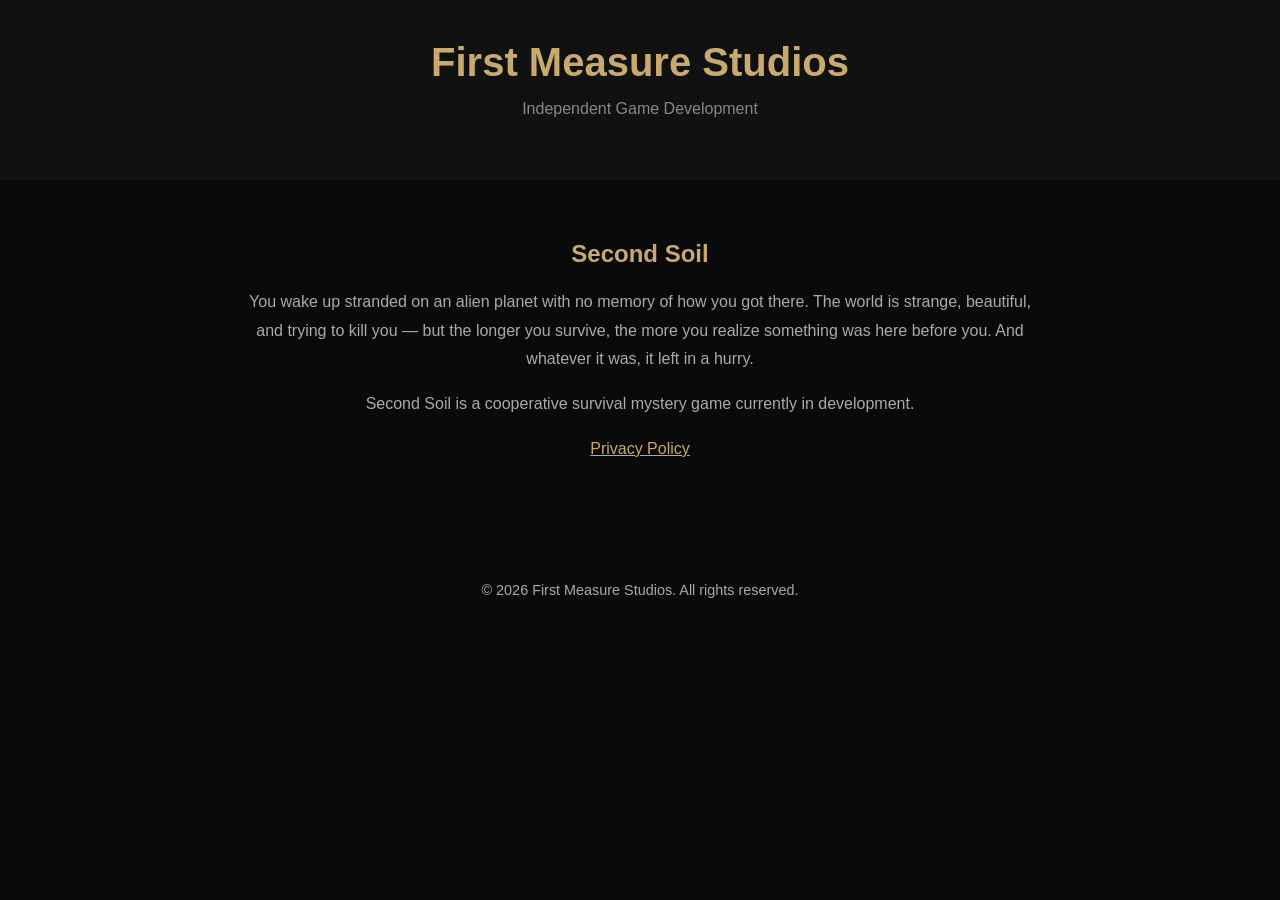
==== index.html @ 0dd93fd1 "Create index.html" ====
<!DOCTYPE html>
<html lang="en">
<head>
    <meta charset="UTF-8">
    <meta name="viewport" content="width=device-width, initial-scale=1.0">
    <title>First Measure Studios</title>
    <style>
        body { font-family: Arial, sans-serif; background: #0a0a0a; color: #e0e0e0; margin: 0; padding: 0; }
        header { background: #111; padding: 40px 20px; text-align: center; }
        h1 { color: #c8a96e; margin: 0; font-size: 2.5em; }
        .subtitle { color: #888; margin-top: 10px; }
        .content { max-width: 800px; margin: 60px auto; padding: 0 20px; text-align: center; }
        h2 { color: #c8a96e; }
        p { line-height: 1.8; color: #aaa; }
        footer { text-align: center; padding: 40px; color: #555; font-size: 0.9em; }
        a { color: #c8a96e; }
    </style>
</head>
<body>
    <header>
        <h1>First Measure Studios</h1>
        <p class="subtitle">Independent Game Development</p>
    </header>
    <div class="content">
        <h2>Second Soil</h2>
        <p>You wake up stranded on an alien planet with no memory of how you got there. The world is strange, beautiful, and trying to kill you — but the longer you survive, the more you realize something was here before you. And whatever it was, it left in a hurry.</p>
        <p>Second Soil is a cooperative survival mystery game currently in development.</p>
        <p><a href="privacy.html">Privacy Policy</a></p>
    </div>
    <footer>
        <p>&copy; 2026 First Measure Studios. All rights reserved.</p>
    </footer>
</body>
</html>
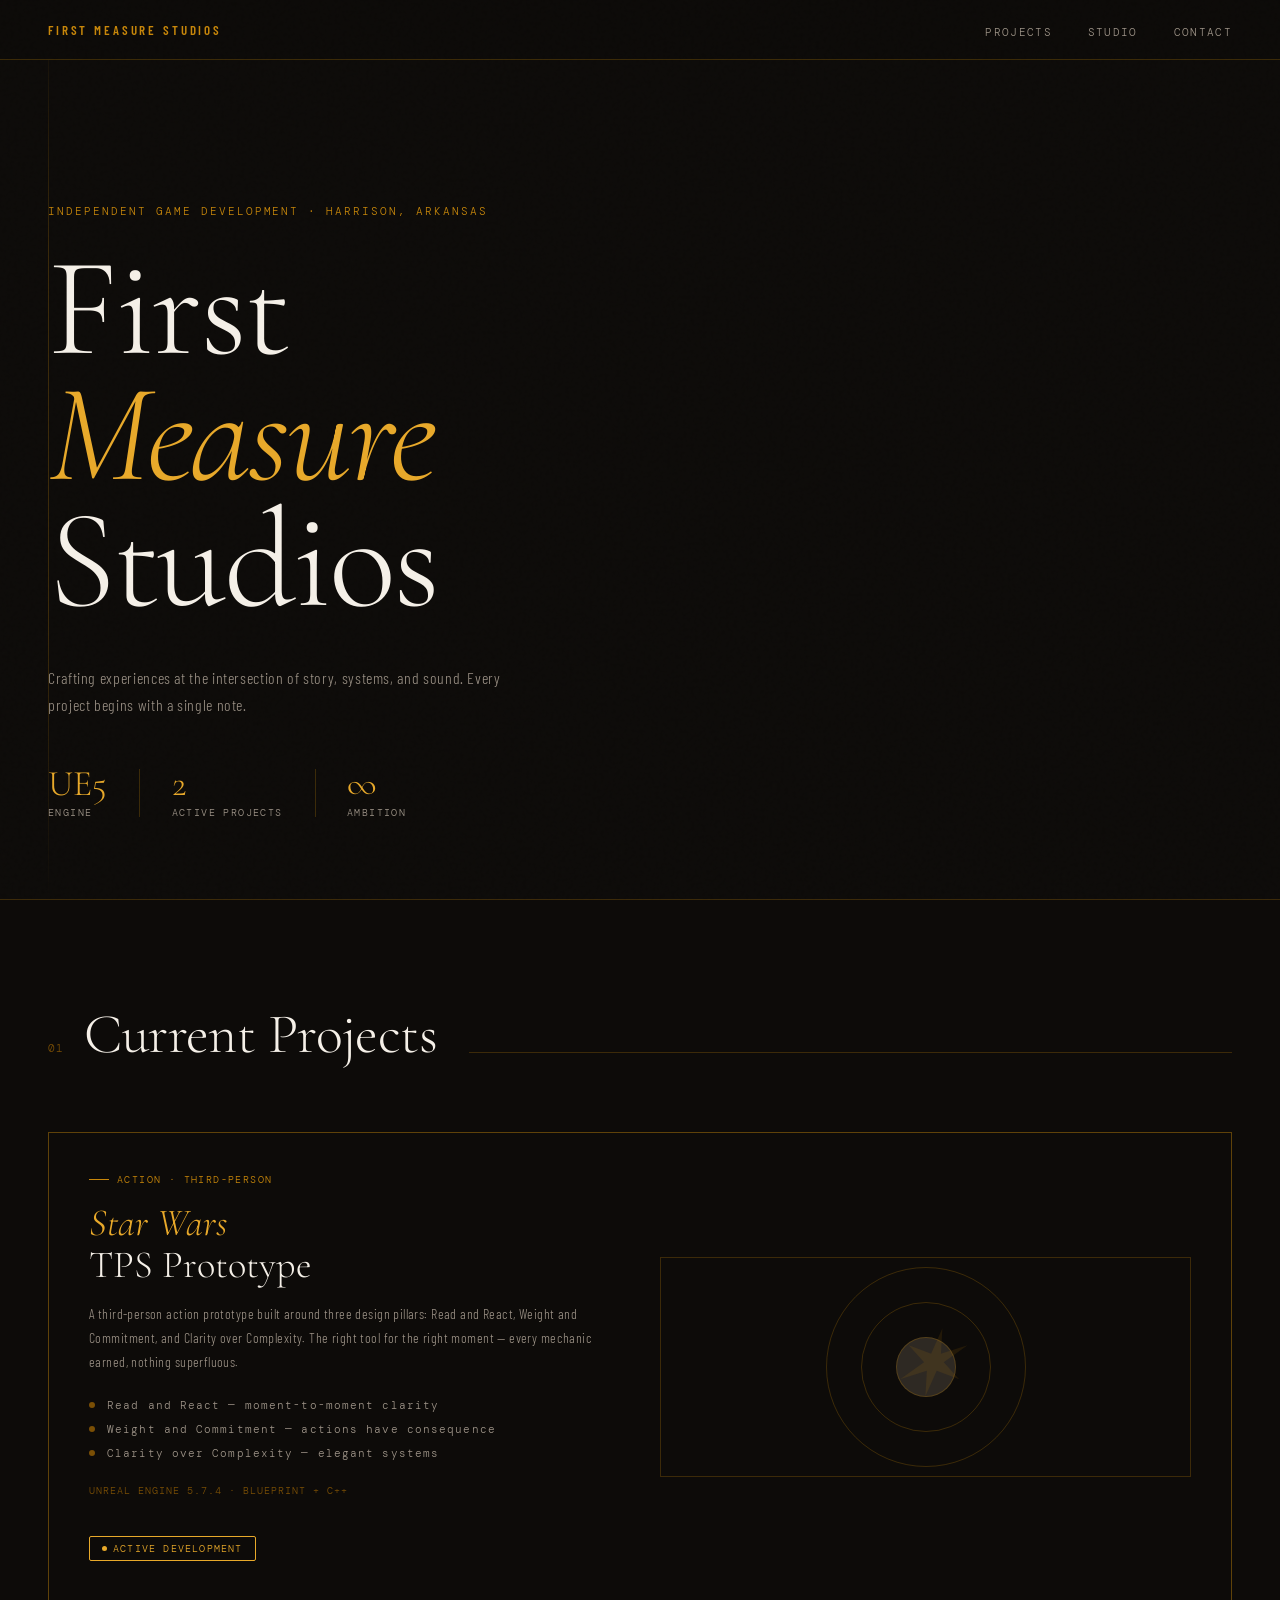
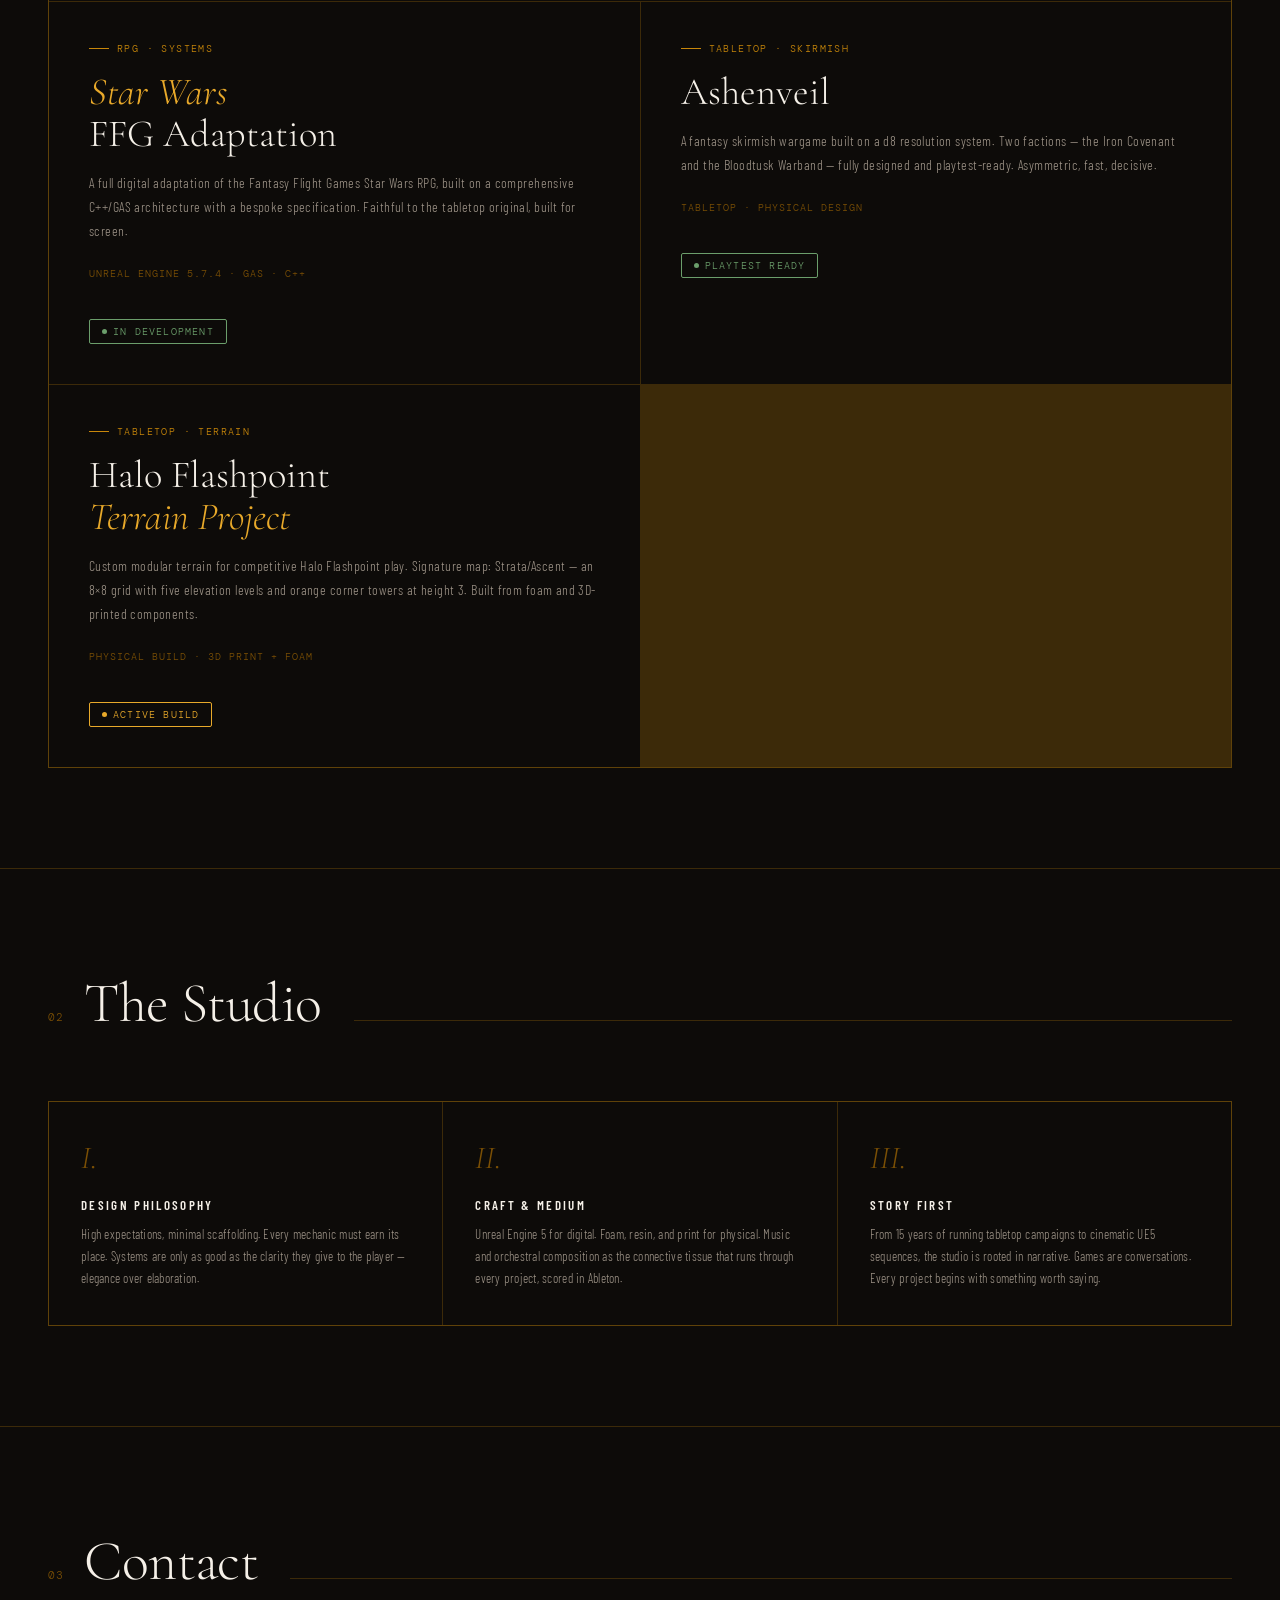
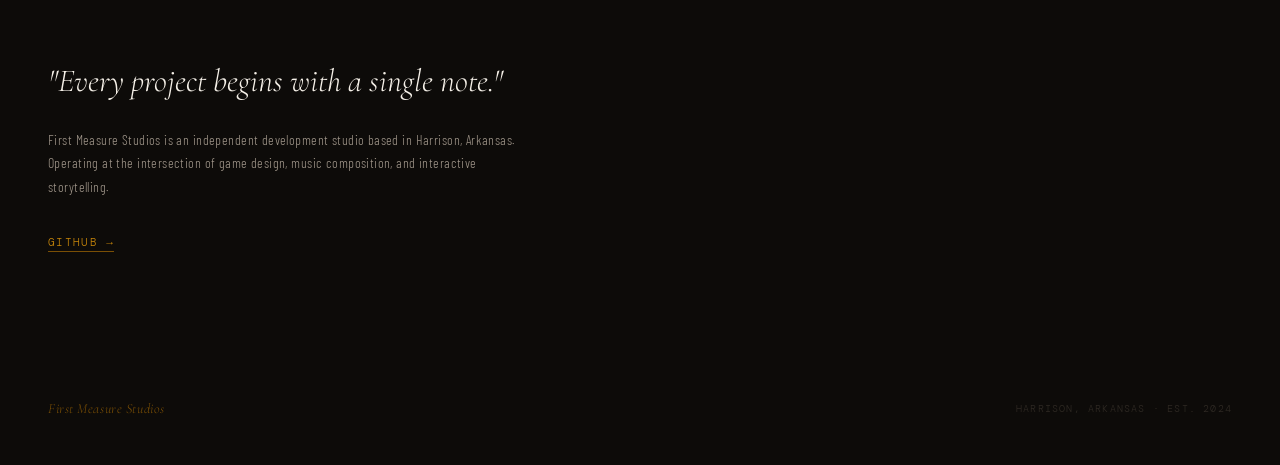
==== commit 327f9151: "Refactor index.html with new structure and styles Updated the HTML structure and styling for First M" ====
--- a/index.html
+++ b/index.html
@@ -1,34 +1,726 @@
 <!DOCTYPE html>
 <html lang="en">
 <head>
-    <meta charset="UTF-8">
-    <meta name="viewport" content="width=device-width, initial-scale=1.0">
-    <title>First Measure Studios</title>
-    <style>
-        body { font-family: Arial, sans-serif; background: #0a0a0a; color: #e0e0e0; margin: 0; padding: 0; }
-        header { background: #111; padding: 40px 20px; text-align: center; }
-        h1 { color: #c8a96e; margin: 0; font-size: 2.5em; }
-        .subtitle { color: #888; margin-top: 10px; }
-        .content { max-width: 800px; margin: 60px auto; padding: 0 20px; text-align: center; }
-        h2 { color: #c8a96e; }
-        p { line-height: 1.8; color: #aaa; }
-        footer { text-align: center; padding: 40px; color: #555; font-size: 0.9em; }
-        a { color: #c8a96e; }
-    </style>
+  <meta charset="UTF-8">
+  <meta name="viewport" content="width=device-width, initial-scale=1.0">
+  <meta name="description" content="First Measure Studios — Independent game development studio based in Harrison, Arkansas. Crafting experiences at the intersection of story, systems, and sound.">
+  <title>First Measure Studios</title>
+  <link rel="preconnect" href="https://fonts.googleapis.com">
+  <link rel="preconnect" href="https://fonts.gstatic.com" crossorigin>
+  <link href="https://fonts.googleapis.com/css2?family=Cormorant+Garamond:ital,wght@0,300;0,400;0,600;1,300;1,400&family=DM+Mono:wght@300;400;500&family=Barlow+Condensed:wght@300;400;500;600;700&display=swap" rel="stylesheet">
+  <style>
+    *, *::before, *::after { box-sizing: border-box; margin: 0; padding: 0; }
+
+    :root {
+      --ink: #0d0b09;
+      --paper: #f5f0e8;
+      --amber: #c8870a;
+      --amber-light: #e8a92a;
+      --amber-dim: #7a4f05;
+      --smoke: #1a1612;
+      --ash: #2e2923;
+      --mist: #9e9488;
+      --rule: rgba(200,135,10,0.25);
+      --serif: 'Cormorant Garamond', Georgia, serif;
+      --mono: 'DM Mono', monospace;
+      --cond: 'Barlow Condensed', sans-serif;
+    }
+
+    html { scroll-behavior: smooth; }
+
+    body {
+      background: var(--ink);
+      color: var(--paper);
+      font-family: var(--cond);
+      font-weight: 300;
+      min-height: 100vh;
+      overflow-x: hidden;
+    }
+
+    /* GRAIN OVERLAY */
+    body::before {
+      content: '';
+      position: fixed;
+      inset: 0;
+      background-image: url("data:image/svg+xml,%3Csvg viewBox='0 0 256 256' xmlns='http://www.w3.org/2000/svg'%3E%3Cfilter id='noise'%3E%3CfeTurbulence type='fractalNoise' baseFrequency='0.9' numOctaves='4' stitchTiles='stitch'/%3E%3C/filter%3E%3Crect width='100%25' height='100%25' filter='url(%23noise)' opacity='0.04'/%3E%3C/svg%3E");
+      opacity: 0.4;
+      pointer-events: none;
+      z-index: 999;
+    }
+
+    /* ===================== NAV ===================== */
+    nav {
+      position: fixed;
+      top: 0; left: 0; right: 0;
+      z-index: 100;
+      display: flex;
+      align-items: center;
+      justify-content: space-between;
+      padding: 20px 48px;
+      border-bottom: 0.5px solid var(--rule);
+      background: rgba(13,11,9,0.88);
+      backdrop-filter: blur(14px);
+      -webkit-backdrop-filter: blur(14px);
+    }
+
+    .nav-wordmark {
+      font-family: var(--cond);
+      font-weight: 600;
+      font-size: 13px;
+      letter-spacing: 0.22em;
+      text-transform: uppercase;
+      color: var(--amber);
+      text-decoration: none;
+    }
+
+    .nav-links {
+      display: flex;
+      gap: 36px;
+      list-style: none;
+    }
+
+    .nav-links a {
+      font-family: var(--mono);
+      font-size: 11px;
+      letter-spacing: 0.12em;
+      color: var(--mist);
+      text-decoration: none;
+      text-transform: uppercase;
+      transition: color 0.2s;
+    }
+
+    .nav-links a:hover { color: var(--amber-light); }
+
+    /* ===================== HERO ===================== */
+    .hero {
+      min-height: 100vh;
+      display: flex;
+      flex-direction: column;
+      justify-content: flex-end;
+      padding: 0 48px 80px;
+      position: relative;
+      border-bottom: 0.5px solid var(--rule);
+    }
+
+    .hero-bg-line {
+      position: absolute;
+      left: 48px; top: 0; bottom: 0;
+      width: 0.5px;
+      background: linear-gradient(to bottom, transparent 0%, var(--rule) 30%, var(--rule) 70%, transparent 100%);
+    }
+
+    .hero-bg-line-r {
+      position: absolute;
+      right: 48px; top: 0; bottom: 0;
+      width: 0.5px;
+      background: linear-gradient(to bottom, transparent 0%, var(--rule) 30%, var(--rule) 70%, transparent 100%);
+    }
+
+    .hero-eyebrow {
+      font-family: var(--mono);
+      font-size: 11px;
+      letter-spacing: 0.18em;
+      color: var(--amber);
+      text-transform: uppercase;
+      margin-bottom: 28px;
+      animation: fadeInUp 0.8s ease 0.2s both;
+    }
+
+    .hero-title {
+      font-family: var(--serif);
+      font-size: clamp(72px, 11vw, 140px);
+      font-weight: 300;
+      line-height: 0.9;
+      letter-spacing: -0.02em;
+      margin-bottom: 40px;
+      animation: fadeInUp 0.8s ease 0.4s both;
+    }
+
+    .hero-title em {
+      font-style: italic;
+      color: var(--amber-light);
+    }
+
+    .hero-sub {
+      max-width: 480px;
+      font-size: 16px;
+      font-weight: 300;
+      letter-spacing: 0.04em;
+      color: var(--mist);
+      line-height: 1.7;
+      margin-bottom: 48px;
+      animation: fadeInUp 0.8s ease 0.6s both;
+    }
+
+    .hero-meta {
+      display: flex;
+      align-items: center;
+      gap: 32px;
+      animation: fadeInUp 0.8s ease 0.8s both;
+    }
+
+    .hero-stat {
+      display: flex;
+      flex-direction: column;
+      gap: 4px;
+    }
+
+    .stat-num {
+      font-family: var(--serif);
+      font-size: 36px;
+      font-weight: 300;
+      color: var(--amber-light);
+      line-height: 1;
+    }
+
+    .stat-label {
+      font-family: var(--mono);
+      font-size: 10px;
+      letter-spacing: 0.14em;
+      color: var(--mist);
+      text-transform: uppercase;
+    }
+
+    .stat-divider {
+      width: 0.5px;
+      height: 48px;
+      background: var(--rule);
+    }
+
+    /* ===================== SECTIONS ===================== */
+    section {
+      padding: 100px 48px;
+      border-bottom: 0.5px solid var(--rule);
+    }
+
+    .section-header {
+      display: flex;
+      align-items: baseline;
+      gap: 20px;
+      margin-bottom: 64px;
+    }
+
+    .section-num {
+      font-family: var(--mono);
+      font-size: 11px;
+      color: var(--amber-dim);
+      letter-spacing: 0.1em;
+    }
+
+    .section-title {
+      font-family: var(--serif);
+      font-size: clamp(32px, 5vw, 56px);
+      font-weight: 300;
+      letter-spacing: -0.01em;
+    }
+
+    .section-rule {
+      flex: 1;
+      height: 0.5px;
+      background: var(--rule);
+      margin-left: 12px;
+    }
+
+    /* ===================== PROJECTS ===================== */
+    .projects-grid {
+      display: grid;
+      grid-template-columns: 1fr 1fr;
+      gap: 1px;
+      background: var(--rule);
+      border: 0.5px solid var(--rule);
+    }
+
+    .project-card {
+      background: var(--ink);
+      padding: 40px;
+      position: relative;
+      overflow: hidden;
+      transition: background 0.3s;
+    }
+
+    .project-card:hover { background: var(--ash); }
+
+    .project-card.featured {
+      grid-column: span 2;
+      display: grid;
+      grid-template-columns: 1fr 1fr;
+      gap: 40px;
+      align-items: center;
+    }
+
+    .project-tag {
+      font-family: var(--mono);
+      font-size: 10px;
+      letter-spacing: 0.14em;
+      color: var(--amber);
+      text-transform: uppercase;
+      margin-bottom: 16px;
+      display: flex;
+      align-items: center;
+      gap: 8px;
+    }
+
+    .project-tag::before {
+      content: '';
+      width: 20px;
+      height: 0.5px;
+      background: var(--amber);
+      display: inline-block;
+    }
+
+    .project-name {
+      font-family: var(--serif);
+      font-size: clamp(24px, 3vw, 40px);
+      font-weight: 300;
+      line-height: 1.1;
+      margin-bottom: 16px;
+    }
+
+    .project-name em {
+      font-style: italic;
+      color: var(--amber-light);
+    }
+
+    .project-desc {
+      font-size: 14px;
+      font-weight: 300;
+      color: var(--mist);
+      line-height: 1.7;
+      letter-spacing: 0.03em;
+      margin-bottom: 24px;
+    }
+
+    .project-pillars {
+      display: flex;
+      flex-direction: column;
+      gap: 10px;
+      margin-bottom: 24px;
+    }
+
+    .pillar {
+      display: flex;
+      align-items: center;
+      gap: 12px;
+      font-family: var(--mono);
+      font-size: 11px;
+      letter-spacing: 0.1em;
+      color: var(--mist);
+    }
+
+    .pillar-dot {
+      width: 6px;
+      height: 6px;
+      border-radius: 50%;
+      background: var(--amber-dim);
+      flex-shrink: 0;
+    }
+
+    .project-engine-badge {
+      font-family: var(--mono);
+      font-size: 10px;
+      color: var(--amber-dim);
+      letter-spacing: 0.1em;
+      margin-top: 16px;
+      display: block;
+      text-transform: uppercase;
+    }
+
+    .project-status {
+      display: inline-flex;
+      align-items: center;
+      gap: 6px;
+      font-family: var(--mono);
+      font-size: 10px;
+      letter-spacing: 0.12em;
+      text-transform: uppercase;
+      padding: 5px 12px;
+      border: 0.5px solid currentColor;
+      border-radius: 2px;
+      margin-top: 20px;
+    }
+
+    .status-active { color: var(--amber-light); }
+    .status-dev { color: #6b9e6b; }
+    .status-concept { color: var(--mist); }
+
+    .status-dot {
+      width: 5px;
+      height: 5px;
+      border-radius: 50%;
+      background: currentColor;
+      animation: pulse 2s ease-in-out infinite;
+    }
+
+    /* GLYPH */
+    .project-glyph {
+      display: flex;
+      align-items: center;
+      justify-content: center;
+      height: 220px;
+      border: 0.5px solid var(--rule);
+      position: relative;
+      overflow: hidden;
+    }
+
+    .glyph-circle {
+      position: absolute;
+      border-radius: 50%;
+      border: 0.5px solid var(--rule);
+    }
+
+    .glyph-star {
+      position: absolute;
+      font-family: var(--serif);
+      font-size: 90px;
+      font-weight: 300;
+      font-style: italic;
+      color: rgba(200,135,10,0.12);
+      line-height: 1;
+      user-select: none;
+    }
+
+    /* ===================== STUDIO ===================== */
+    .studio-grid {
+      display: grid;
+      grid-template-columns: 1fr 1fr 1fr;
+      gap: 1px;
+      background: var(--rule);
+      border: 0.5px solid var(--rule);
+    }
+
+    .studio-cell {
+      background: var(--ink);
+      padding: 36px 32px;
+      transition: background 0.3s;
+    }
+
+    .studio-cell:hover { background: var(--ash); }
+
+    .cell-icon {
+      font-family: var(--serif);
+      font-size: 32px;
+      font-style: italic;
+      color: var(--amber-dim);
+      margin-bottom: 20px;
+      display: block;
+    }
+
+    .cell-title {
+      font-family: var(--cond);
+      font-size: 13px;
+      font-weight: 600;
+      letter-spacing: 0.18em;
+      text-transform: uppercase;
+      margin-bottom: 10px;
+      color: var(--paper);
+    }
+
+    .cell-body {
+      font-size: 13px;
+      font-weight: 300;
+      color: var(--mist);
+      line-height: 1.7;
+      letter-spacing: 0.02em;
+    }
+
+    /* ===================== CONTACT ===================== */
+    .contact-quote {
+      font-family: var(--serif);
+      font-size: clamp(22px, 3vw, 32px);
+      font-weight: 300;
+      font-style: italic;
+      color: var(--paper);
+      line-height: 1.4;
+      margin-bottom: 24px;
+      max-width: 540px;
+    }
+
+    .contact-body {
+      font-size: 14px;
+      font-weight: 300;
+      color: var(--mist);
+      line-height: 1.7;
+      letter-spacing: 0.03em;
+      max-width: 480px;
+      margin-bottom: 36px;
+    }
+
+    .contact-links {
+      display: flex;
+      gap: 20px;
+      flex-wrap: wrap;
+      align-items: center;
+    }
+
+    .contact-link {
+      font-family: var(--mono);
+      font-size: 11px;
+      letter-spacing: 0.12em;
+      color: var(--amber);
+      text-transform: uppercase;
+      text-decoration: none;
+      border-bottom: 0.5px solid var(--amber-dim);
+      padding-bottom: 2px;
+      transition: color 0.2s, border-color 0.2s;
+    }
+
+    .contact-link:hover {
+      color: var(--amber-light);
+      border-color: var(--amber-light);
+    }
+
+    /* ===================== FOOTER ===================== */
+    footer {
+      padding: 48px;
+      display: flex;
+      align-items: center;
+      justify-content: space-between;
+      flex-wrap: wrap;
+      gap: 16px;
+    }
+
+    .footer-word {
+      font-family: var(--serif);
+      font-size: 14px;
+      font-style: italic;
+      color: var(--amber-dim);
+      letter-spacing: 0.04em;
+    }
+
+    .footer-meta {
+      font-family: var(--mono);
+      font-size: 10px;
+      letter-spacing: 0.12em;
+      color: var(--ash);
+      text-transform: uppercase;
+    }
+
+    /* ===================== ANIMATIONS ===================== */
+    @keyframes fadeInUp {
+      from { opacity: 0; transform: translateY(32px); }
+      to   { opacity: 1; transform: translateY(0); }
+    }
+
+    @keyframes pulse {
+      0%, 100% { opacity: 1; }
+      50%       { opacity: 0.3; }
+    }
+
+    .fade-up {
+      opacity: 0;
+      transform: translateY(24px);
+      transition: opacity 0.7s ease, transform 0.7s ease;
+    }
+
+    .fade-up.visible {
+      opacity: 1;
+      transform: translateY(0);
+    }
+
+    .delay-1 { transition-delay: 0.12s; }
+    .delay-2 { transition-delay: 0.24s; }
+    .delay-3 { transition-delay: 0.36s; }
+
+    /* ===================== RESPONSIVE ===================== */
+    @media (max-width: 768px) {
+      nav { padding: 16px 24px; }
+      .nav-links { gap: 20px; }
+
+      .hero { padding: 0 24px 64px; }
+      .hero-bg-line, .hero-bg-line-r { display: none; }
+
+      section { padding: 72px 24px; }
+
+      .projects-grid {
+        grid-template-columns: 1fr;
+      }
+
+      .project-card.featured {
+        grid-column: span 1;
+        grid-template-columns: 1fr;
+      }
+
+      .studio-grid {
+        grid-template-columns: 1fr;
+      }
+
+      footer { padding: 36px 24px; }
+    }
+  </style>
 </head>
 <body>
-    <header>
-        <h1>First Measure Studios</h1>
-        <p class="subtitle">Independent Game Development</p>
-    </header>
-    <div class="content">
-        <h2>Second Soil</h2>
-        <p>You wake up stranded on an alien planet with no memory of how you got there. The world is strange, beautiful, and trying to kill you — but the longer you survive, the more you realize something was here before you. And whatever it was, it left in a hurry.</p>
-        <p>Second Soil is a cooperative survival mystery game currently in development.</p>
-        <p><a href="privacy.html">Privacy Policy</a></p>
+
+  <!-- NAV -->
+  <nav>
+    <a href="#" class="nav-wordmark">First Measure Studios</a>
+    <ul class="nav-links">
+      <li><a href="#projects">Projects</a></li>
+      <li><a href="#studio">Studio</a></li>
+      <li><a href="#contact">Contact</a></li>
+    </ul>
+  </nav>
+
+  <!-- HERO -->
+  <div class="hero">
+    <div class="hero-bg-line"></div>
+    <div class="hero-bg-line-r"></div>
+    <p class="hero-eyebrow">Independent Game Development &middot; Harrison, Arkansas</p>
+    <h1 class="hero-title">First<br><em>Measure</em><br>Studios</h1>
+    <p class="hero-sub">Crafting experiences at the intersection of story, systems, and sound. Every project begins with a single note.</p>
+    <div class="hero-meta">
+      <div class="hero-stat">
+        <span class="stat-num">UE5</span>
+        <span class="stat-label">Engine</span>
+      </div>
+      <div class="stat-divider"></div>
+      <div class="hero-stat">
+        <span class="stat-num">2</span>
+        <span class="stat-label">Active Projects</span>
+      </div>
+      <div class="stat-divider"></div>
+      <div class="hero-stat">
+        <span class="stat-num">&infin;</span>
+        <span class="stat-label">Ambition</span>
+      </div>
     </div>
-    <footer>
-        <p>&copy; 2026 First Measure Studios. All rights reserved.</p>
-    </footer>
+  </div>
+
+  <!-- PROJECTS -->
+  <section id="projects">
+    <div class="section-header">
+      <span class="section-num">01</span>
+      <h2 class="section-title">Current Projects</h2>
+      <div class="section-rule"></div>
+    </div>
+
+    <div class="projects-grid">
+
+      <!-- FEATURED: Star Wars TPS -->
+      <div class="project-card featured fade-up">
+        <div>
+          <p class="project-tag">Action &middot; Third-Person</p>
+          <h3 class="project-name"><em>Star Wars</em><br>TPS Prototype</h3>
+          <p class="project-desc">A third-person action prototype built around three design pillars: Read and React, Weight and Commitment, and Clarity over Complexity. The right tool for the right moment — every mechanic earned, nothing superfluous.</p>
+          <div class="project-pillars">
+            <div class="pillar"><span class="pillar-dot"></span>Read and React &mdash; moment-to-moment clarity</div>
+            <div class="pillar"><span class="pillar-dot"></span>Weight and Commitment &mdash; actions have consequence</div>
+            <div class="pillar"><span class="pillar-dot"></span>Clarity over Complexity &mdash; elegant systems</div>
+          </div>
+          <span class="project-engine-badge">Unreal Engine 5.7.4 &middot; Blueprint + C++</span>
+          <br>
+          <span class="project-status status-active">
+            <span class="status-dot"></span>
+            Active Development
+          </span>
+        </div>
+        <div class="project-glyph">
+          <div class="glyph-circle" style="width:200px;height:200px;"></div>
+          <div class="glyph-circle" style="width:130px;height:130px;"></div>
+          <div class="glyph-circle" style="width:60px;height:60px;background:var(--ash);"></div>
+          <span class="glyph-star">&#x2736;</span>
+        </div>
+      </div>
+
+      <!-- FFG RPG -->
+      <div class="project-card fade-up delay-1">
+        <p class="project-tag">RPG &middot; Systems</p>
+        <h3 class="project-name"><em>Star Wars</em><br>FFG Adaptation</h3>
+        <p class="project-desc">A full digital adaptation of the Fantasy Flight Games Star Wars RPG, built on a comprehensive C++/GAS architecture with a bespoke specification. Faithful to the tabletop original, built for screen.</p>
+        <span class="project-engine-badge">Unreal Engine 5.7.4 &middot; GAS &middot; C++</span>
+        <br>
+        <span class="project-status status-dev">
+          <span class="status-dot"></span>
+          In Development
+        </span>
+      </div>
+
+      <!-- Ashenveil -->
+      <div class="project-card fade-up delay-2">
+        <p class="project-tag">Tabletop &middot; Skirmish</p>
+        <h3 class="project-name">Ashenveil</h3>
+        <p class="project-desc">A fantasy skirmish wargame built on a d8 resolution system. Two factions &mdash; the Iron Covenant and the Bloodtusk Warband &mdash; fully designed and playtest-ready. Asymmetric, fast, decisive.</p>
+        <span class="project-engine-badge">Tabletop &middot; Physical Design</span>
+        <br>
+        <span class="project-status status-dev">
+          <span class="status-dot"></span>
+          Playtest Ready
+        </span>
+      </div>
+
+      <!-- Halo Flashpoint Terrain -->
+      <div class="project-card fade-up delay-1">
+        <p class="project-tag">Tabletop &middot; Terrain</p>
+        <h3 class="project-name">Halo Flashpoint<br><em>Terrain Project</em></h3>
+        <p class="project-desc">Custom modular terrain for competitive Halo Flashpoint play. Signature map: Strata/Ascent &mdash; an 8&times;8 grid with five elevation levels and orange corner towers at height 3. Built from foam and 3D-printed components.</p>
+        <span class="project-engine-badge">Physical Build &middot; 3D Print + Foam</span>
+        <br>
+        <span class="project-status status-active">
+          <span class="status-dot"></span>
+          Active Build
+        </span>
+      </div>
+
+    </div>
+  </section>
+
+  <!-- STUDIO -->
+  <section id="studio">
+    <div class="section-header">
+      <span class="section-num">02</span>
+      <h2 class="section-title">The Studio</h2>
+      <div class="section-rule"></div>
+    </div>
+
+    <div class="studio-grid">
+      <div class="studio-cell fade-up">
+        <span class="cell-icon">I.</span>
+        <p class="cell-title">Design Philosophy</p>
+        <p class="cell-body">High expectations, minimal scaffolding. Every mechanic must earn its place. Systems are only as good as the clarity they give to the player &mdash; elegance over elaboration.</p>
+      </div>
+      <div class="studio-cell fade-up delay-1">
+        <span class="cell-icon">II.</span>
+        <p class="cell-title">Craft &amp; Medium</p>
+        <p class="cell-body">Unreal Engine 5 for digital. Foam, resin, and print for physical. Music and orchestral composition as the connective tissue that runs through every project, scored in Ableton.</p>
+      </div>
+      <div class="studio-cell fade-up delay-2">
+        <span class="cell-icon">III.</span>
+        <p class="cell-title">Story First</p>
+        <p class="cell-body">From 15 years of running tabletop campaigns to cinematic UE5 sequences, the studio is rooted in narrative. Games are conversations. Every project begins with something worth saying.</p>
+      </div>
+    </div>
+  </section>
+
+  <!-- CONTACT -->
+  <section id="contact" style="border-bottom: none;">
+    <div class="section-header">
+      <span class="section-num">03</span>
+      <h2 class="section-title">Contact</h2>
+      <div class="section-rule"></div>
+    </div>
+    <p class="contact-quote">"Every project begins with a single note."</p>
+    <p class="contact-body">
+      First Measure Studios is an independent development studio based in Harrison, Arkansas. Operating at the intersection of game design, music composition, and interactive storytelling.
+    </p>
+    <div class="contact-links">
+      <a class="contact-link" href="https://github.com/nicholasbrownworship" target="_blank" rel="noopener">GitHub &rarr;</a>
+    </div>
+  </section>
+
+  <!-- FOOTER -->
+  <footer>
+    <span class="footer-word">First Measure Studios</span>
+    <span class="footer-meta">Harrison, Arkansas &middot; Est. 2024</span>
+  </footer>
+
+  <script>
+    const observer = new IntersectionObserver((entries) => {
+      entries.forEach(e => {
+        if (e.isIntersecting) { e.target.classList.add('visible'); }
+      });
+    }, { threshold: 0.1 });
+
+    document.querySelectorAll('.fade-up').forEach(el => observer.observe(el));
+  </script>
+
 </body>
 </html>
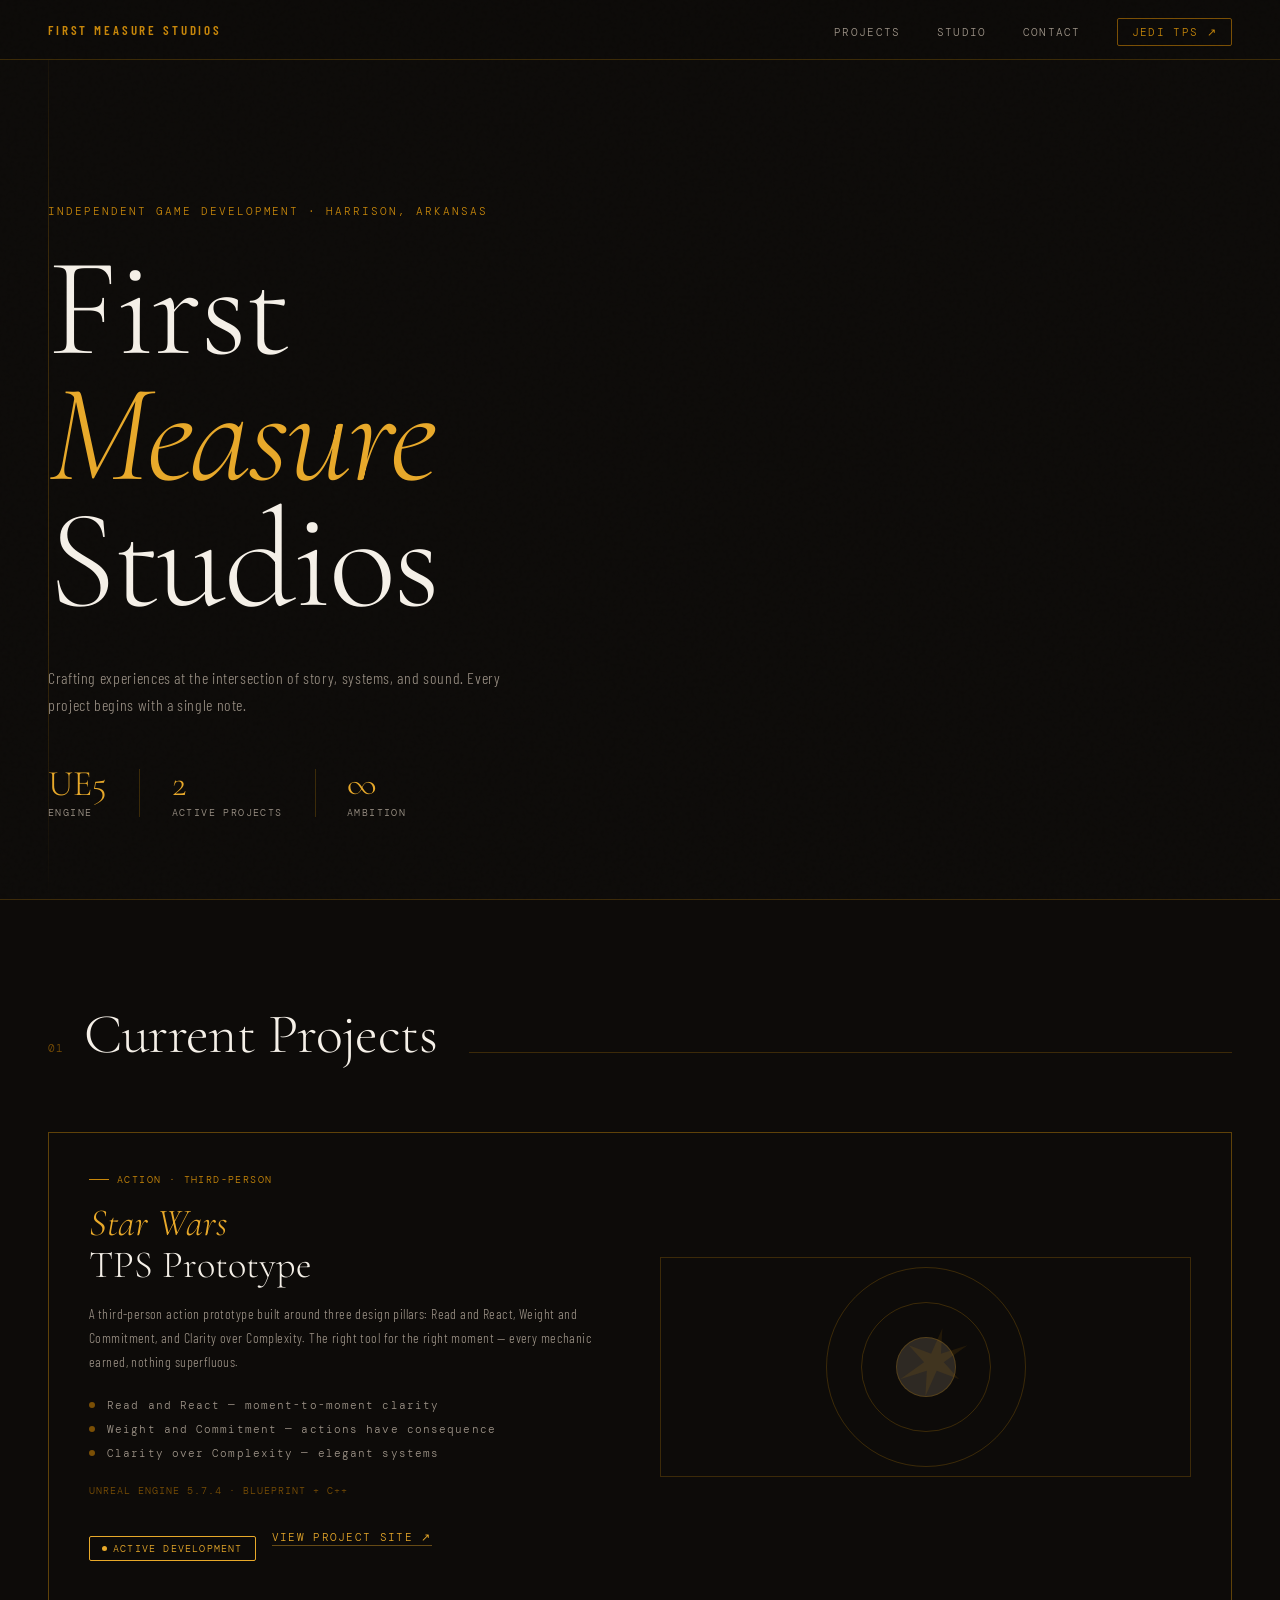
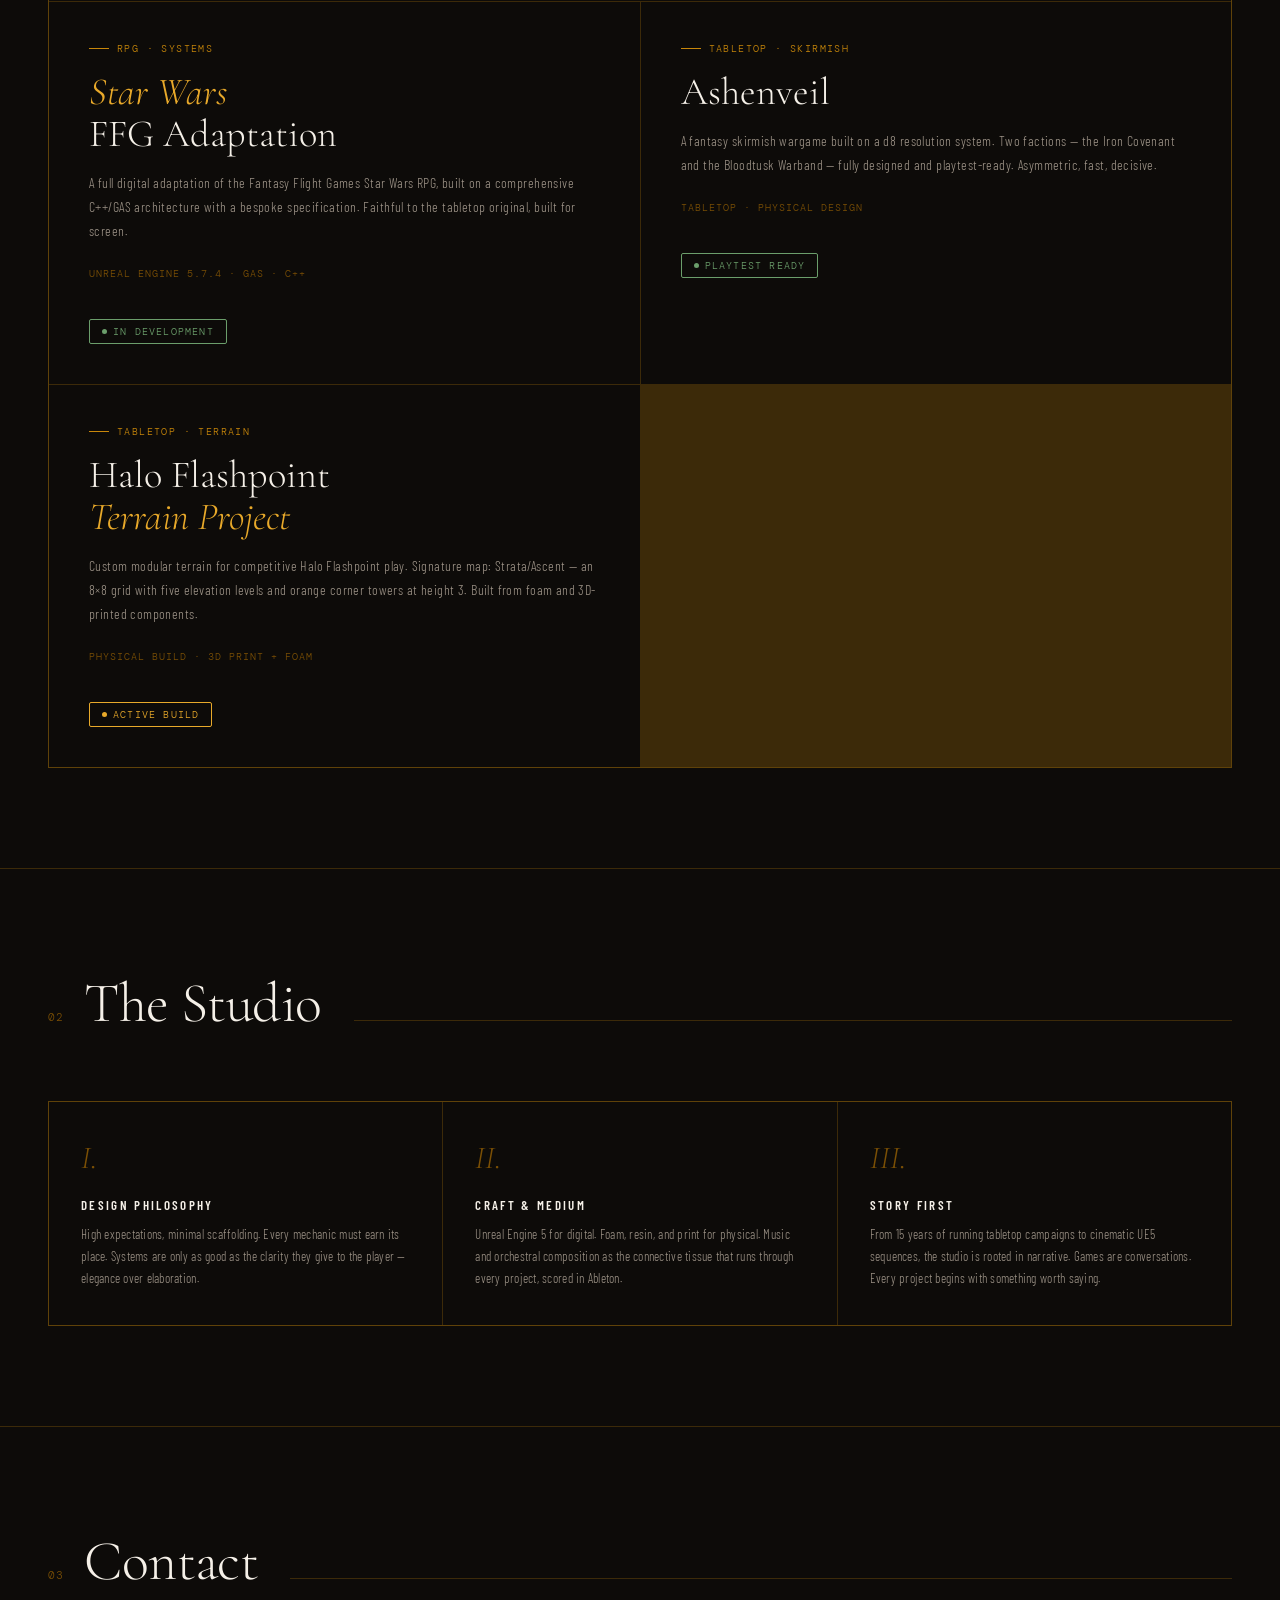
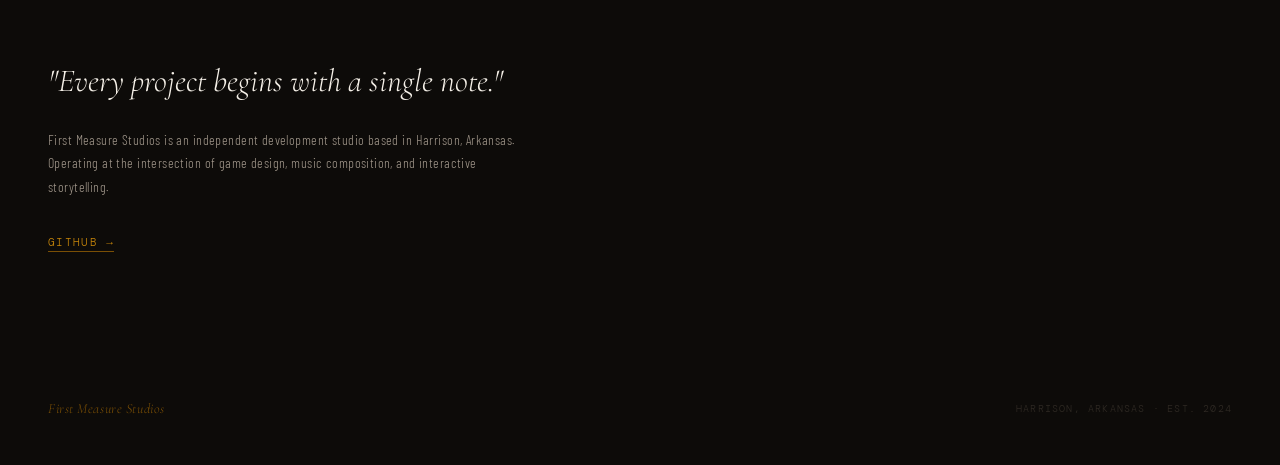
==== commit 9732956b: "Add JediTPS website link to header and polish nav/project cards - Add a styled CTA button in the nav" ====
--- a/index.html
+++ b/index.html
@@ -91,6 +91,20 @@
 
     .nav-links a:hover { color: var(--amber-light); }
 
+    .nav-links a.nav-cta {
+      color: var(--amber);
+      border: 0.5px solid var(--amber-dim);
+      padding: 6px 14px;
+      border-radius: 2px;
+      transition: color 0.2s, border-color 0.2s, background 0.2s;
+    }
+
+    .nav-links a.nav-cta:hover {
+      color: var(--ink);
+      background: var(--amber);
+      border-color: var(--amber);
+    }
+
     /* ===================== HERO ===================== */
     .hero {
       min-height: 100vh;
@@ -325,6 +339,23 @@
       text-transform: uppercase;
     }
 
+    .project-site-link {
+      font-family: var(--mono);
+      font-size: 11px;
+      letter-spacing: 0.12em;
+      color: var(--amber-light);
+      text-decoration: none;
+      text-transform: uppercase;
+      border-bottom: 0.5px solid rgba(232,169,42,0.4);
+      padding-bottom: 1px;
+      transition: color 0.2s, border-color 0.2s;
+    }
+
+    .project-site-link:hover {
+      color: var(--paper);
+      border-color: var(--paper);
+    }
+
     .project-status {
       display: inline-flex;
       align-items: center;
@@ -524,7 +555,8 @@
     /* ===================== RESPONSIVE ===================== */
     @media (max-width: 768px) {
       nav { padding: 16px 24px; }
-      .nav-links { gap: 20px; }
+      .nav-links { gap: 16px; }
+      .nav-links a.nav-cta { display: none; }
 
       .hero { padding: 0 24px 64px; }
       .hero-bg-line, .hero-bg-line-r { display: none; }
@@ -557,6 +589,7 @@
       <li><a href="#projects">Projects</a></li>
       <li><a href="#studio">Studio</a></li>
       <li><a href="#contact">Contact</a></li>
+      <li><a href="https://nicholasbrownworship.github.io/JediTPS/" target="_blank" rel="noopener" class="nav-cta">Jedi TPS &nearr;</a></li>
     </ul>
   </nav>
 
@@ -608,10 +641,13 @@
           </div>
           <span class="project-engine-badge">Unreal Engine 5.7.4 &middot; Blueprint + C++</span>
           <br>
-          <span class="project-status status-active">
-            <span class="status-dot"></span>
-            Active Development
-          </span>
+          <div style="display:flex;align-items:center;gap:16px;flex-wrap:wrap;">
+            <span class="project-status status-active">
+              <span class="status-dot"></span>
+              Active Development
+            </span>
+            <a href="https://nicholasbrownworship.github.io/JediTPS/" target="_blank" rel="noopener" class="project-site-link">View Project Site &nearr;</a>
+          </div>
         </div>
         <div class="project-glyph">
           <div class="glyph-circle" style="width:200px;height:200px;"></div>
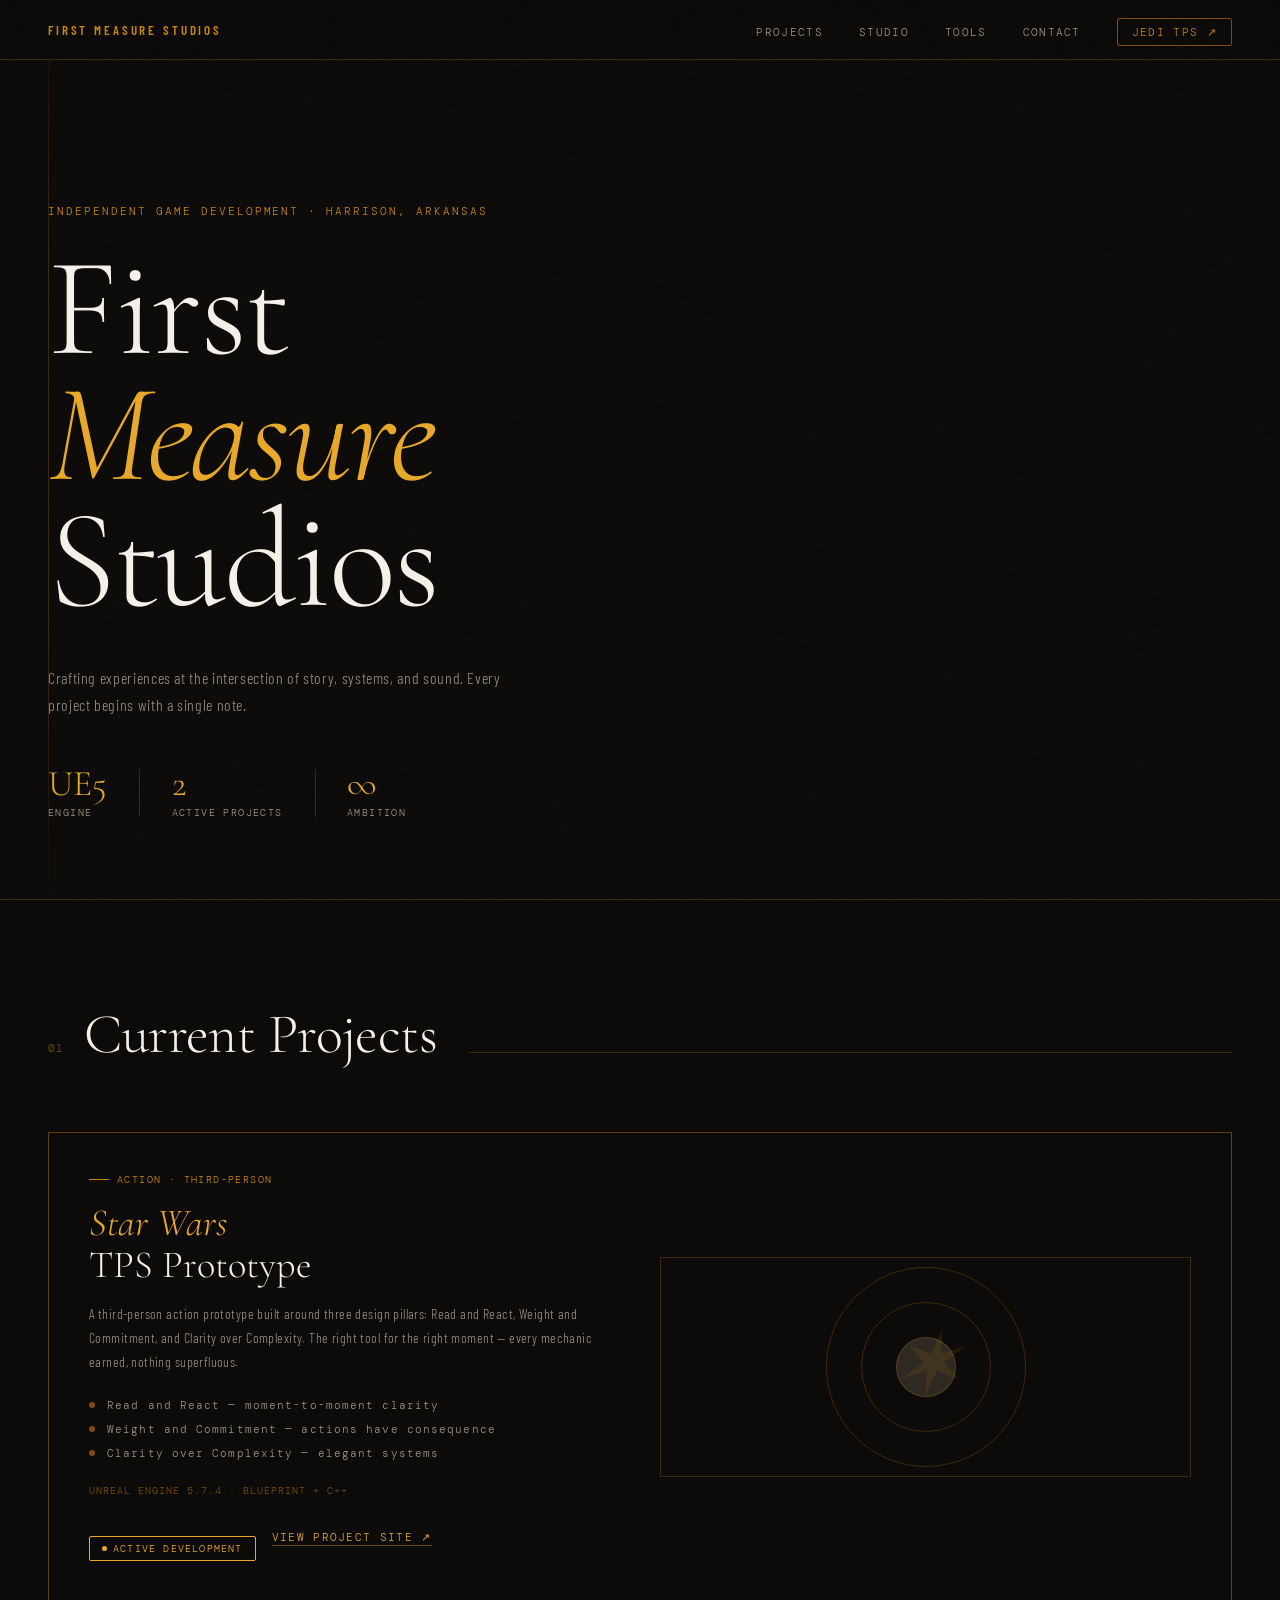
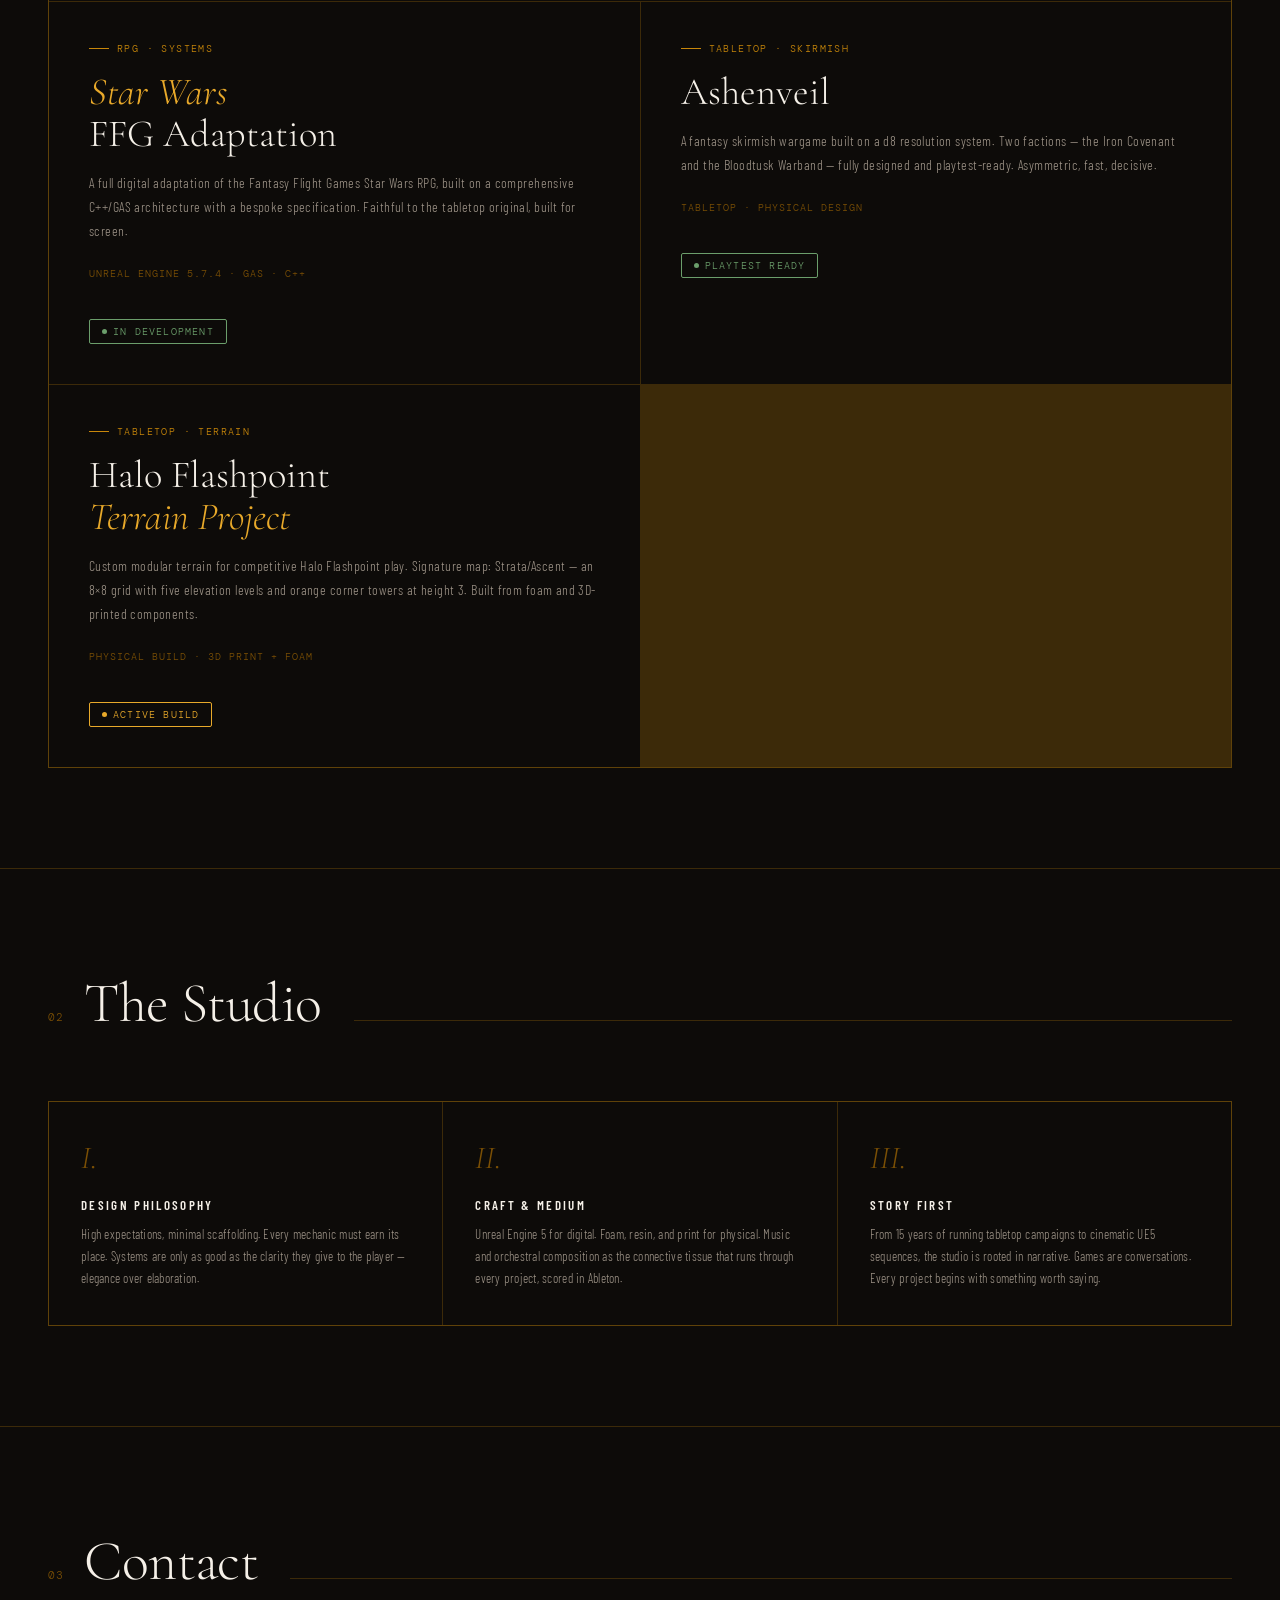
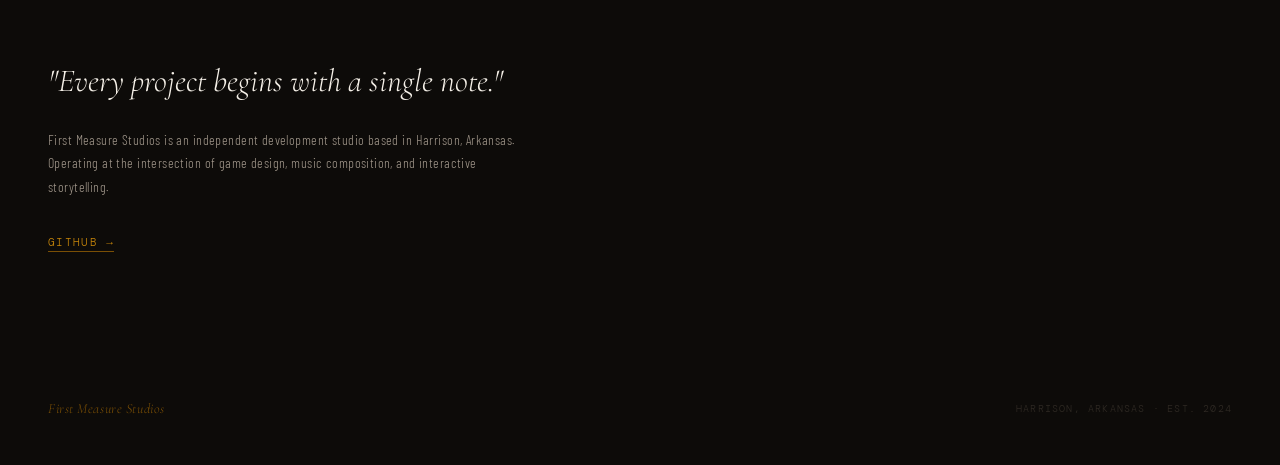
==== commit c1b0c558: "Add DM Toolkit: tools landing page and working dice probability calculator" ====
--- a/index.html
+++ b/index.html
@@ -588,6 +588,7 @@
     <ul class="nav-links">
       <li><a href="#projects">Projects</a></li>
       <li><a href="#studio">Studio</a></li>
+      <li><a href="tools/index.html">Tools</a></li>
       <li><a href="#contact">Contact</a></li>
       <li><a href="https://nicholasbrownworship.github.io/JediTPS/" target="_blank" rel="noopener" class="nav-cta">Jedi TPS &nearr;</a></li>
     </ul>
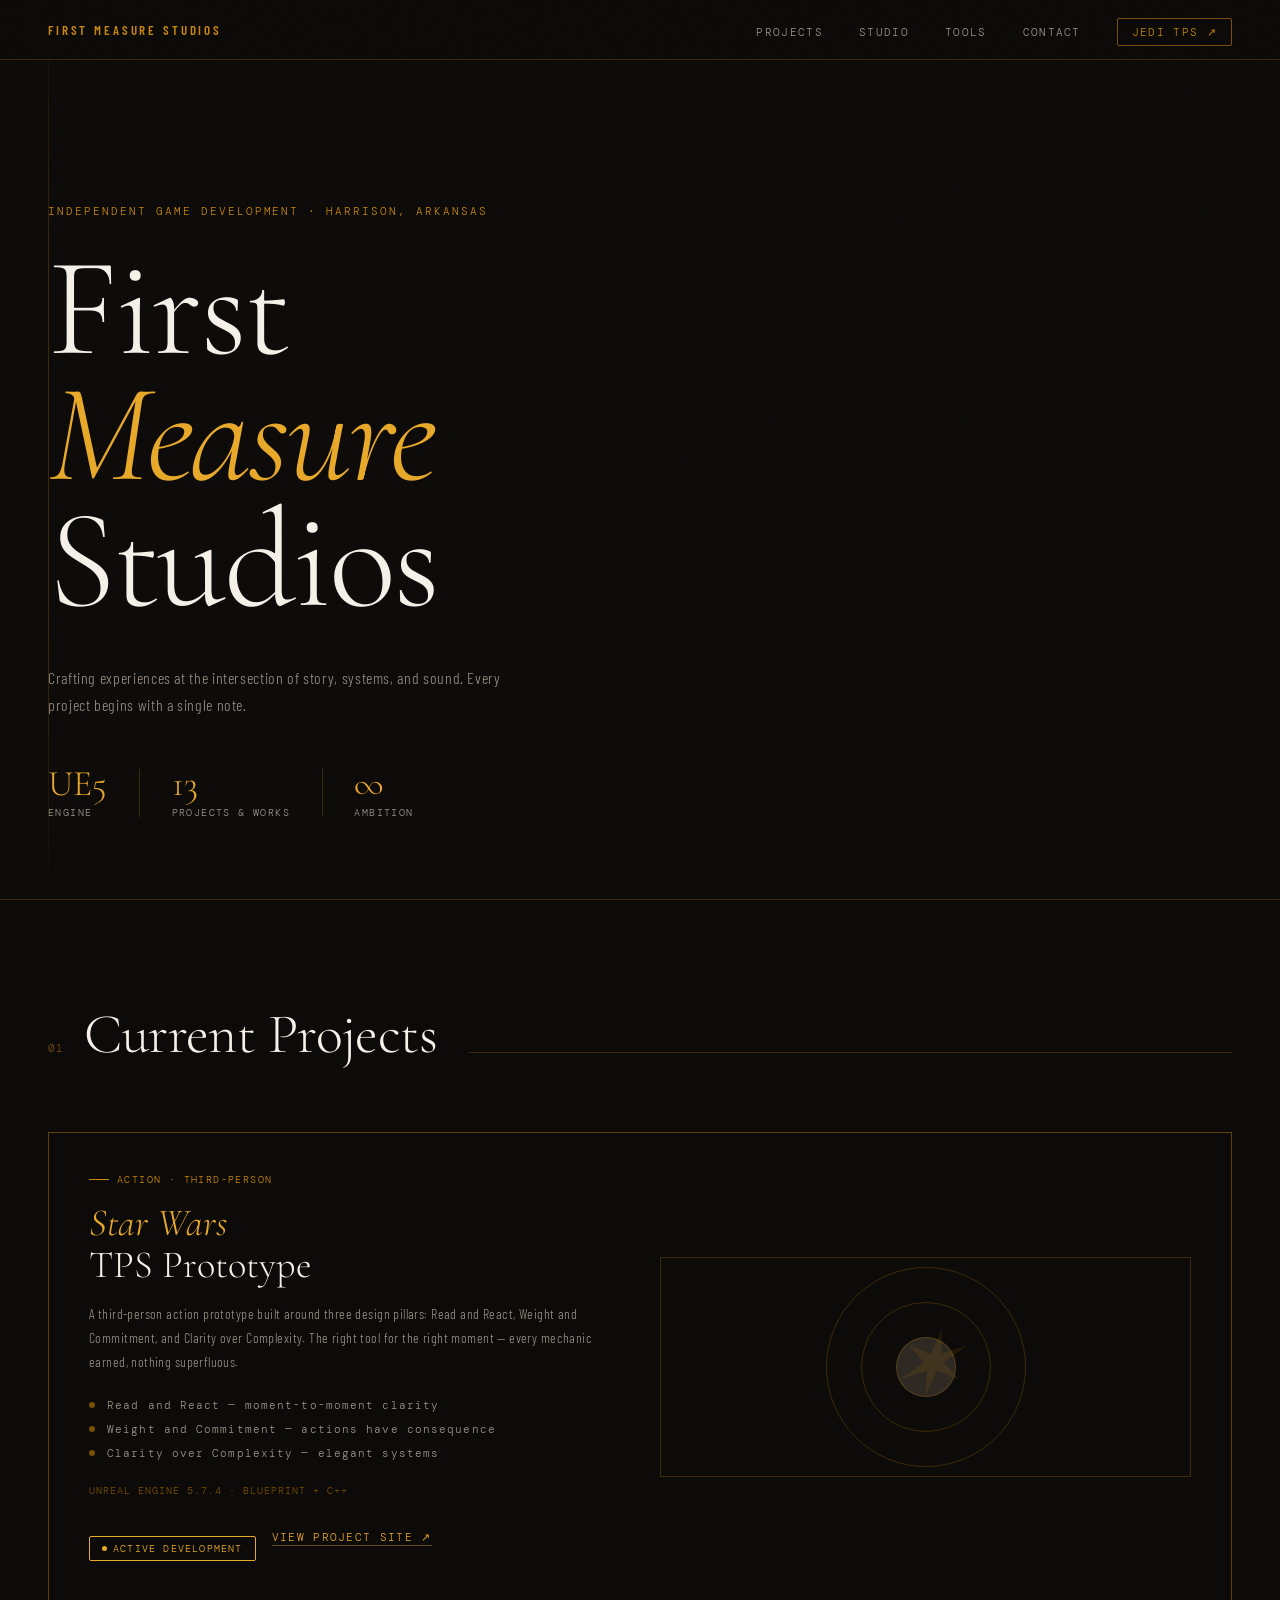
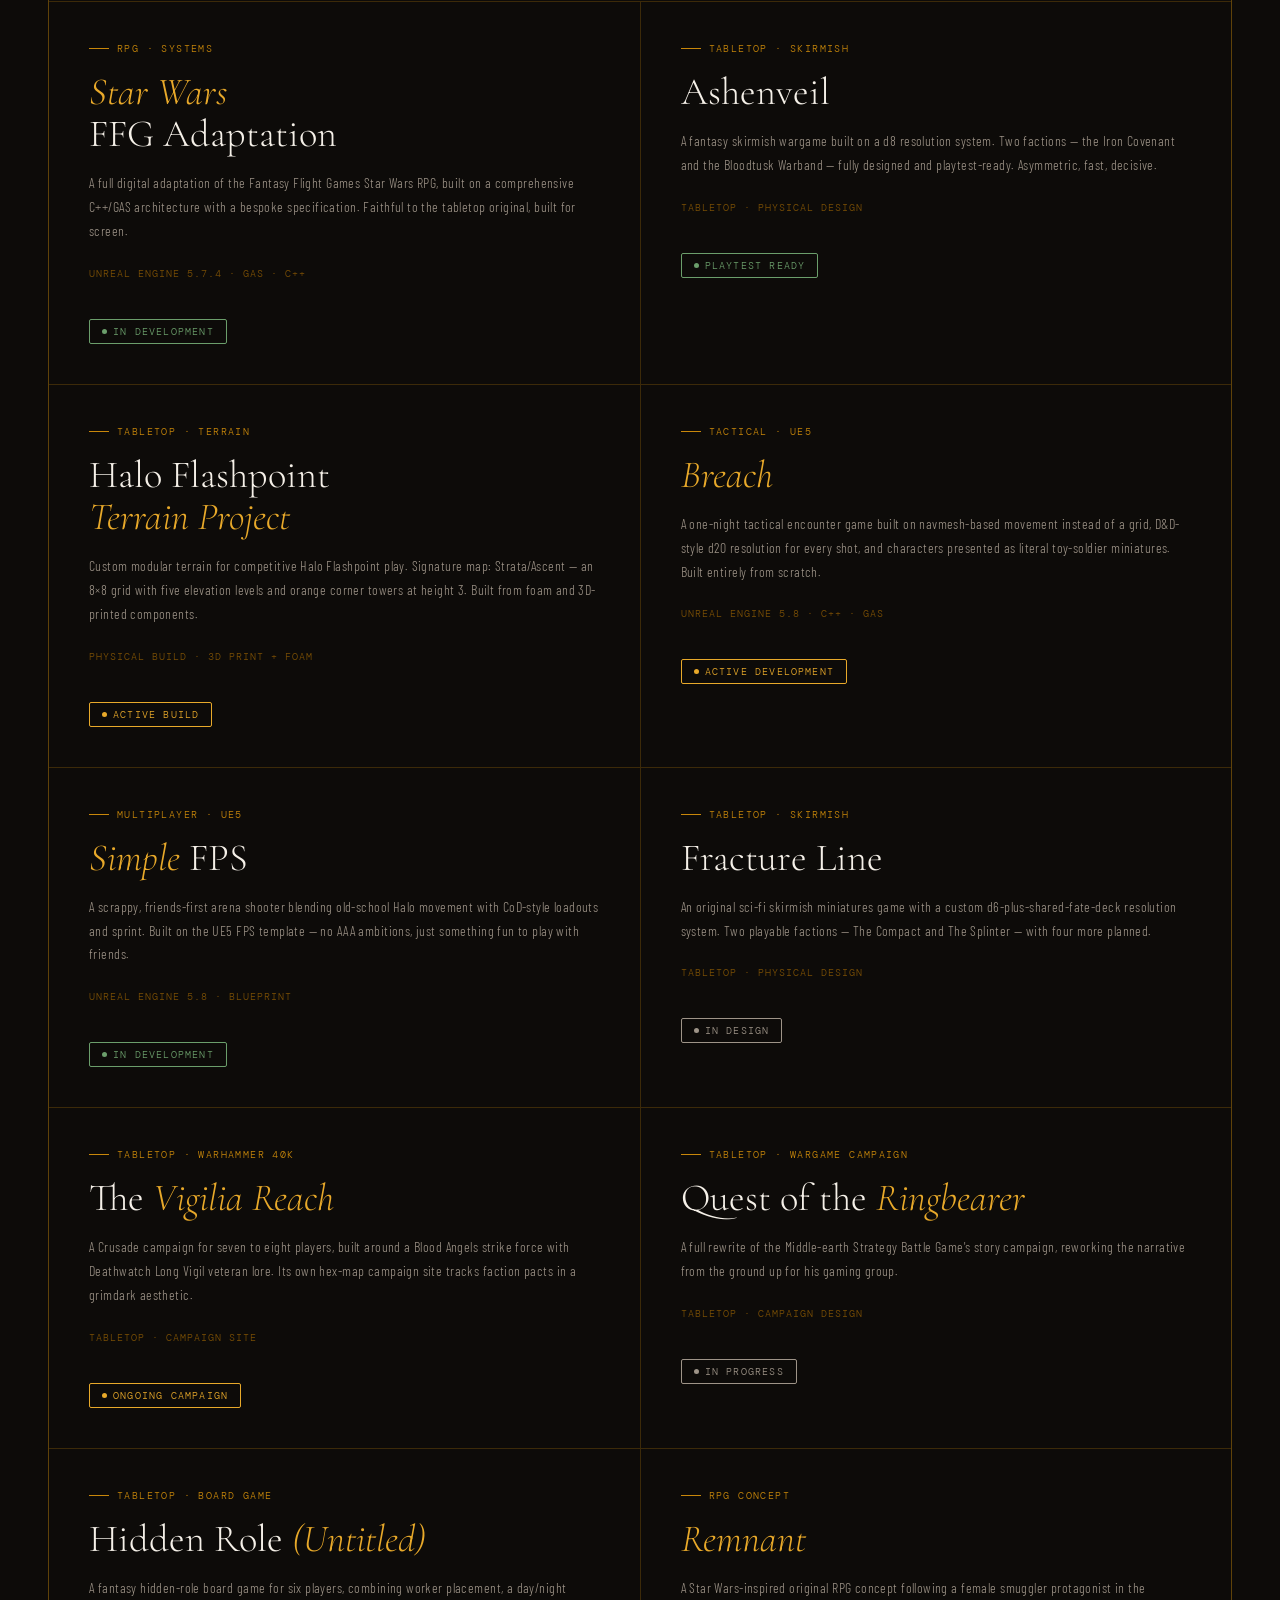
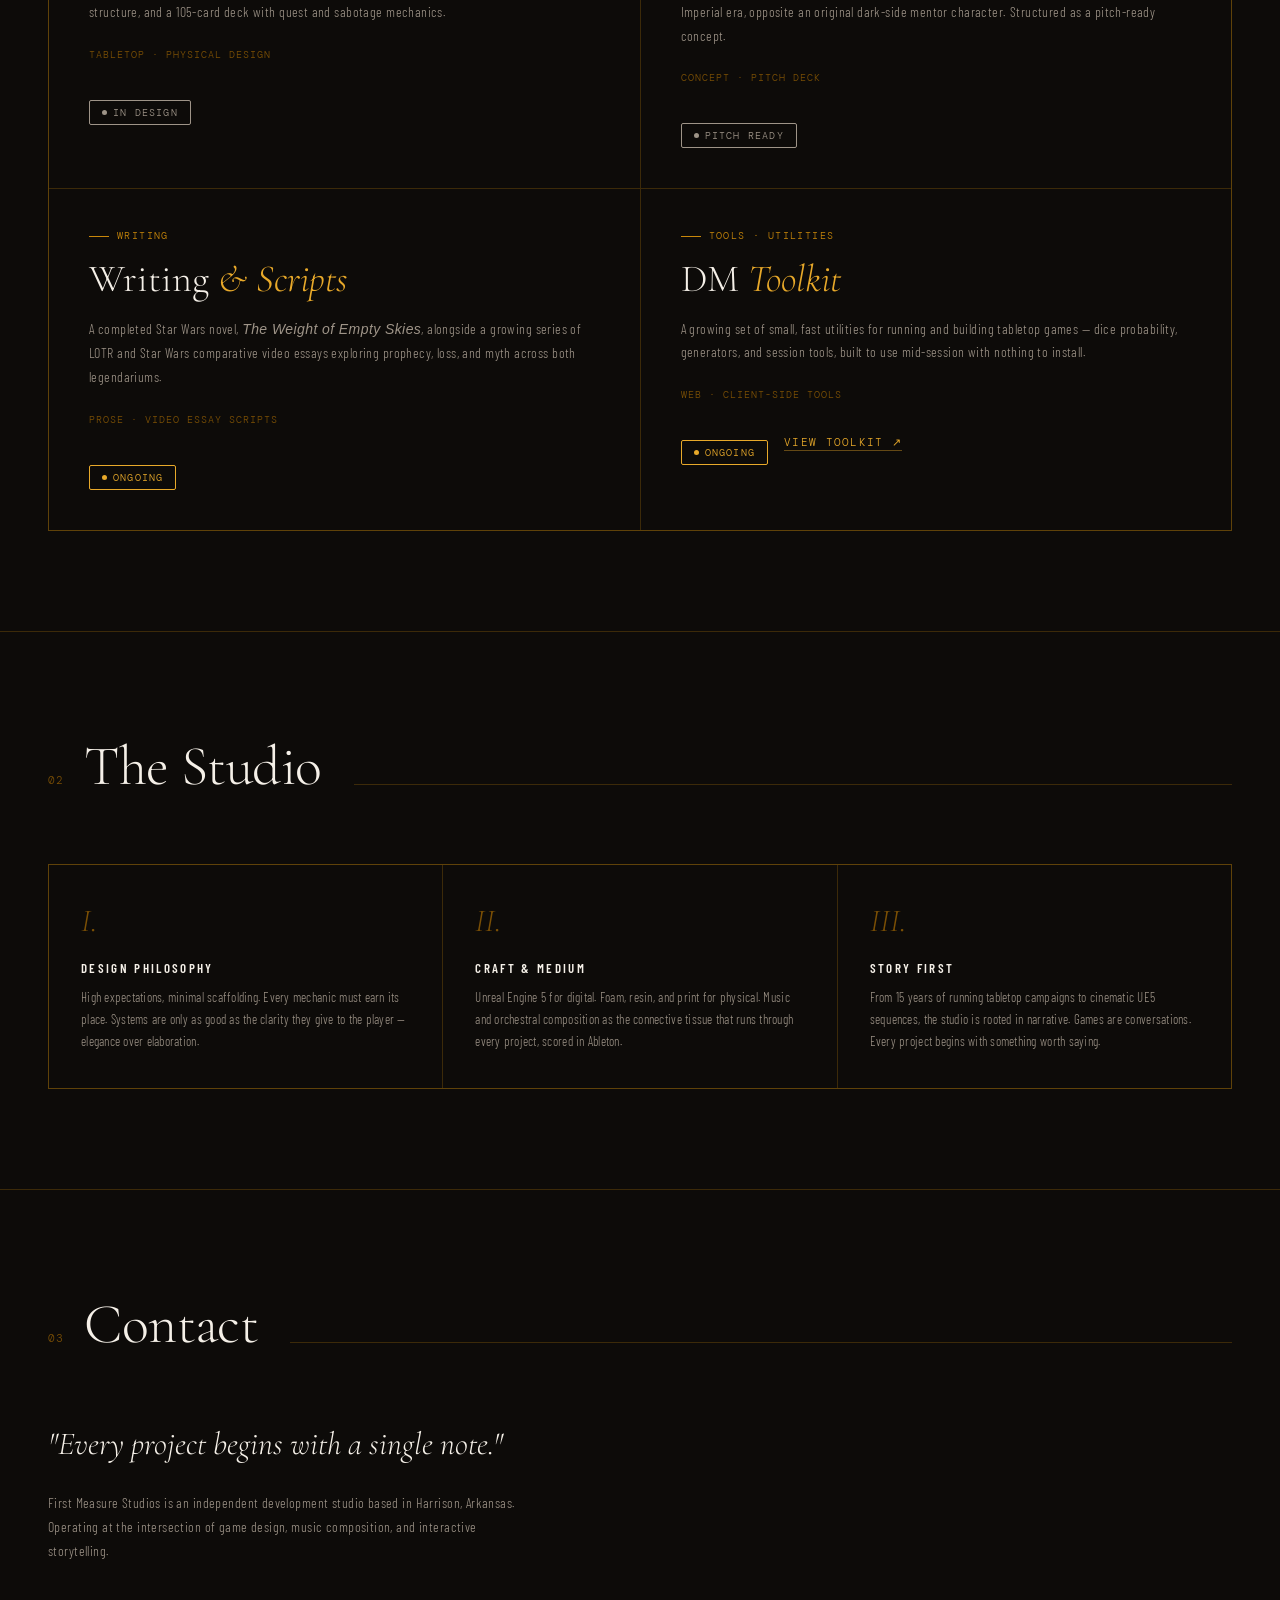
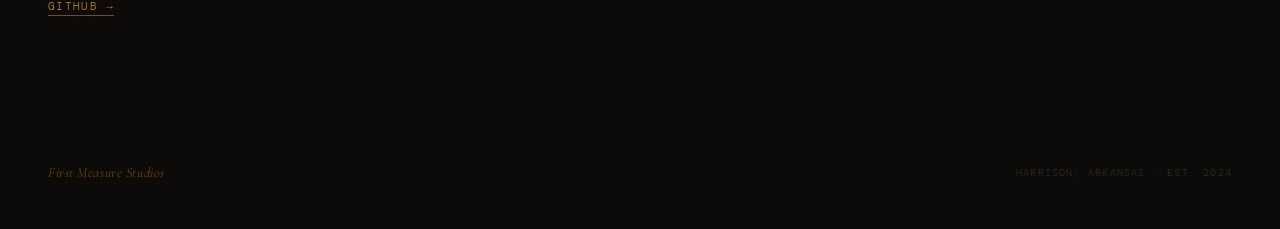
==== commit b014bc76: "Update Projects section with full roster: Breach, Simple FPS, Fracture Line, Vigilia Reach, MESBG ca" ====
--- a/index.html
+++ b/index.html
@@ -608,8 +608,8 @@
       </div>
       <div class="stat-divider"></div>
       <div class="hero-stat">
-        <span class="stat-num">2</span>
-        <span class="stat-label">Active Projects</span>
+        <span class="stat-num">13</span>
+        <span class="stat-label">Projects &amp; Works</span>
       </div>
       <div class="stat-divider"></div>
       <div class="hero-stat">
@@ -697,6 +697,126 @@
         </span>
       </div>
 
+      <!-- Breach -->
+      <div class="project-card fade-up delay-2">
+        <p class="project-tag">Tactical &middot; UE5</p>
+        <h3 class="project-name"><em>Breach</em></h3>
+        <p class="project-desc">A one-night tactical encounter game built on navmesh-based movement instead of a grid, D&amp;D-style d20 resolution for every shot, and characters presented as literal toy-soldier miniatures. Built entirely from scratch.</p>
+        <span class="project-engine-badge">Unreal Engine 5.8 &middot; C++ &middot; GAS</span>
+        <br>
+        <span class="project-status status-active">
+          <span class="status-dot"></span>
+          Active Development
+        </span>
+      </div>
+
+      <!-- Simple FPS -->
+      <div class="project-card fade-up delay-1">
+        <p class="project-tag">Multiplayer &middot; UE5</p>
+        <h3 class="project-name"><em>Simple</em> FPS</h3>
+        <p class="project-desc">A scrappy, friends-first arena shooter blending old-school Halo movement with CoD-style loadouts and sprint. Built on the UE5 FPS template &mdash; no AAA ambitions, just something fun to play with friends.</p>
+        <span class="project-engine-badge">Unreal Engine 5.8 &middot; Blueprint</span>
+        <br>
+        <span class="project-status status-dev">
+          <span class="status-dot"></span>
+          In Development
+        </span>
+      </div>
+
+      <!-- Fracture Line -->
+      <div class="project-card fade-up delay-2">
+        <p class="project-tag">Tabletop &middot; Skirmish</p>
+        <h3 class="project-name">Fracture Line</h3>
+        <p class="project-desc">An original sci-fi skirmish miniatures game with a custom d6-plus-shared-fate-deck resolution system. Two playable factions &mdash; The Compact and The Splinter &mdash; with four more planned.</p>
+        <span class="project-engine-badge">Tabletop &middot; Physical Design</span>
+        <br>
+        <span class="project-status status-concept">
+          <span class="status-dot"></span>
+          In Design
+        </span>
+      </div>
+
+      <!-- Vigilia Reach -->
+      <div class="project-card fade-up">
+        <p class="project-tag">Tabletop &middot; Warhammer 40K</p>
+        <h3 class="project-name">The <em>Vigilia Reach</em></h3>
+        <p class="project-desc">A Crusade campaign for seven to eight players, built around a Blood Angels strike force with Deathwatch Long Vigil veteran lore. Its own hex-map campaign site tracks faction pacts in a grimdark aesthetic.</p>
+        <span class="project-engine-badge">Tabletop &middot; Campaign Site</span>
+        <br>
+        <span class="project-status status-active">
+          <span class="status-dot"></span>
+          Ongoing Campaign
+        </span>
+      </div>
+
+      <!-- MESBG Campaign -->
+      <div class="project-card fade-up delay-1">
+        <p class="project-tag">Tabletop &middot; Wargame Campaign</p>
+        <h3 class="project-name">Quest of the <em>Ringbearer</em></h3>
+        <p class="project-desc">A full rewrite of the Middle-earth Strategy Battle Game's story campaign, reworking the narrative from the ground up for his gaming group.</p>
+        <span class="project-engine-badge">Tabletop &middot; Campaign Design</span>
+        <br>
+        <span class="project-status status-concept">
+          <span class="status-dot"></span>
+          In Progress
+        </span>
+      </div>
+
+      <!-- Hidden-Role Board Game -->
+      <div class="project-card fade-up delay-2">
+        <p class="project-tag">Tabletop &middot; Board Game</p>
+        <h3 class="project-name">Hidden Role <em>(Untitled)</em></h3>
+        <p class="project-desc">A fantasy hidden-role board game for six players, combining worker placement, a day/night structure, and a 105-card deck with quest and sabotage mechanics.</p>
+        <span class="project-engine-badge">Tabletop &middot; Physical Design</span>
+        <br>
+        <span class="project-status status-concept">
+          <span class="status-dot"></span>
+          In Design
+        </span>
+      </div>
+
+      <!-- Remnant -->
+      <div class="project-card fade-up">
+        <p class="project-tag">RPG Concept</p>
+        <h3 class="project-name"><em>Remnant</em></h3>
+        <p class="project-desc">A Star Wars-inspired original RPG concept following a female smuggler protagonist in the Imperial era, opposite an original dark-side mentor character. Structured as a pitch-ready concept.</p>
+        <span class="project-engine-badge">Concept &middot; Pitch Deck</span>
+        <br>
+        <span class="project-status status-concept">
+          <span class="status-dot"></span>
+          Pitch Ready
+        </span>
+      </div>
+
+      <!-- Writing -->
+      <div class="project-card fade-up delay-1">
+        <p class="project-tag">Writing</p>
+        <h3 class="project-name">Writing <em>&amp; Scripts</em></h3>
+        <p class="project-desc">A completed Star Wars novel, <em>The Weight of Empty Skies</em>, alongside a growing series of LOTR and Star Wars comparative video essays exploring prophecy, loss, and myth across both legendariums.</p>
+        <span class="project-engine-badge">Prose &middot; Video Essay Scripts</span>
+        <br>
+        <span class="project-status status-active">
+          <span class="status-dot"></span>
+          Ongoing
+        </span>
+      </div>
+
+      <!-- DM Toolkit -->
+      <div class="project-card fade-up delay-2">
+        <p class="project-tag">Tools &middot; Utilities</p>
+        <h3 class="project-name">DM <em>Toolkit</em></h3>
+        <p class="project-desc">A growing set of small, fast utilities for running and building tabletop games &mdash; dice probability, generators, and session tools, built to use mid-session with nothing to install.</p>
+        <span class="project-engine-badge">Web &middot; Client-Side Tools</span>
+        <br>
+        <div style="display:flex;align-items:center;gap:16px;flex-wrap:wrap;">
+          <span class="project-status status-active">
+            <span class="status-dot"></span>
+            Ongoing
+          </span>
+          <a href="tools/index.html" class="project-site-link">View Toolkit &nearr;</a>
+        </div>
+      </div>
+
     </div>
   </section>
 
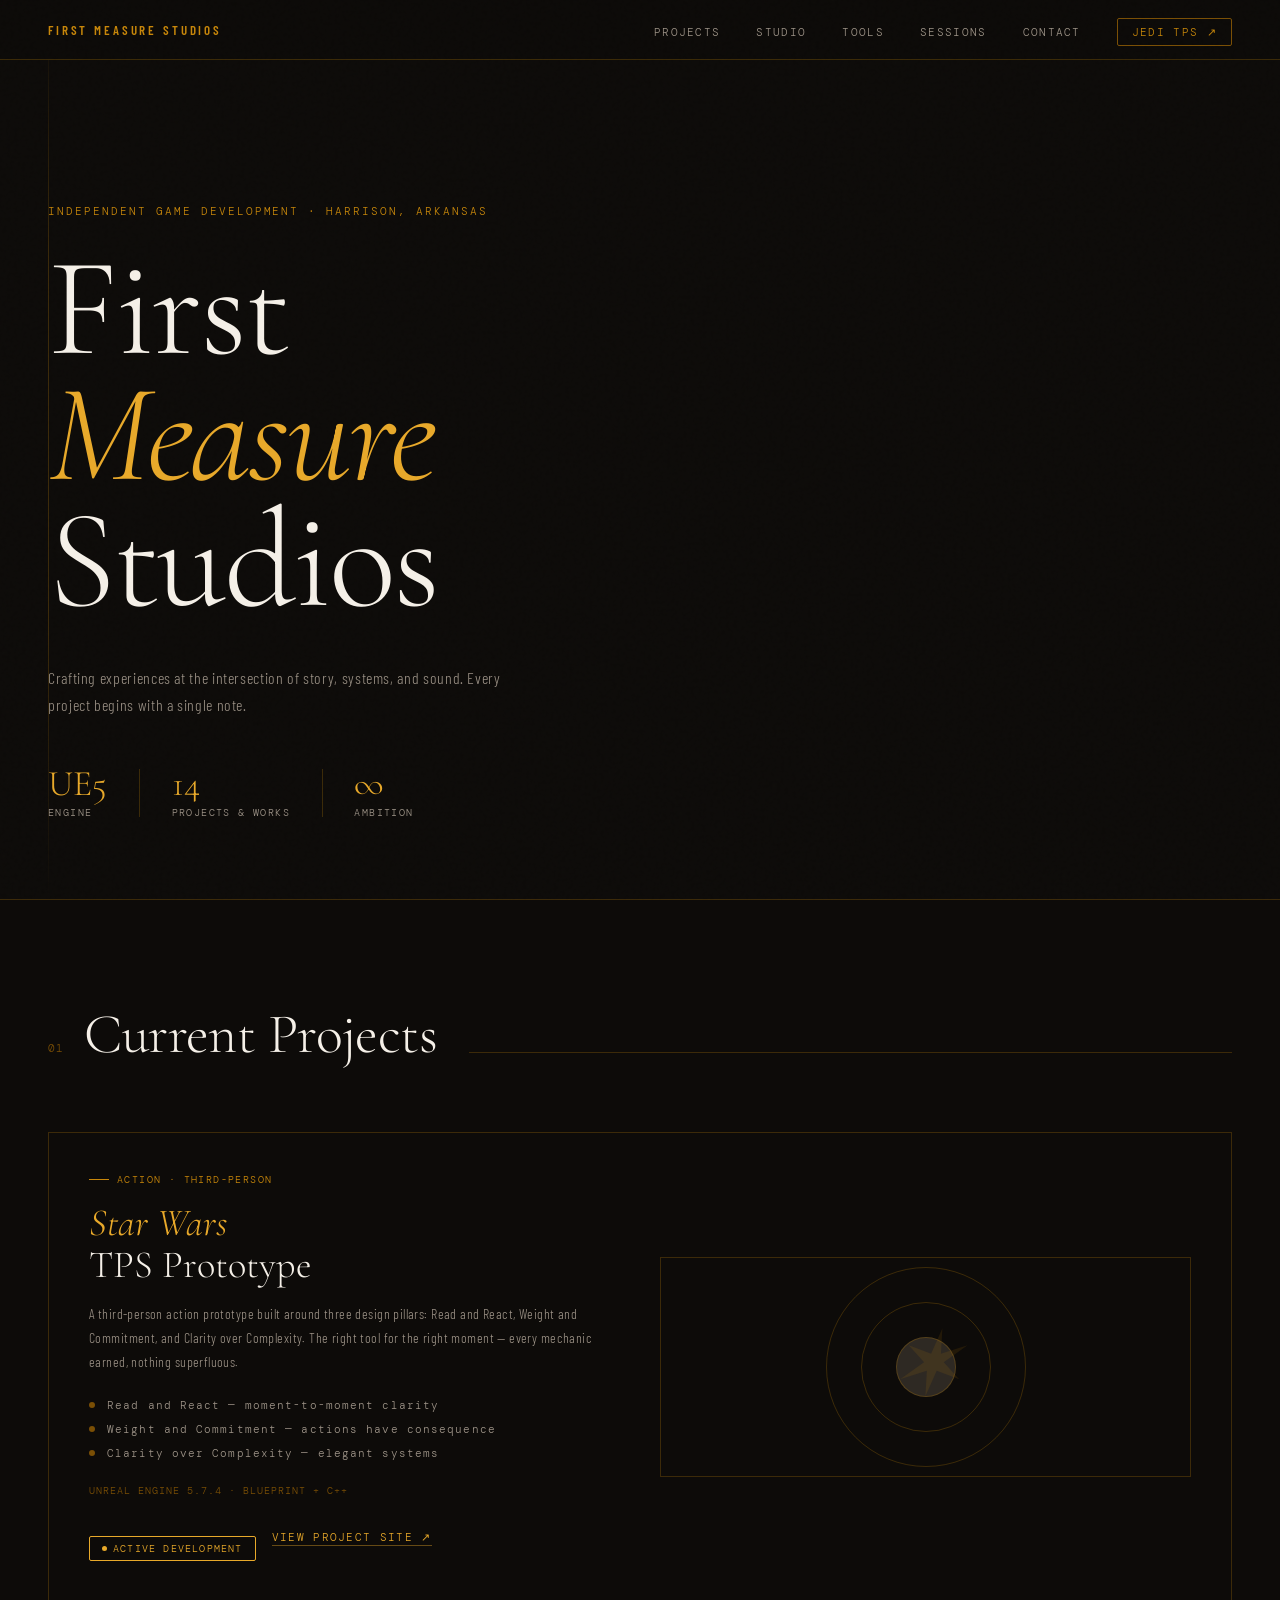
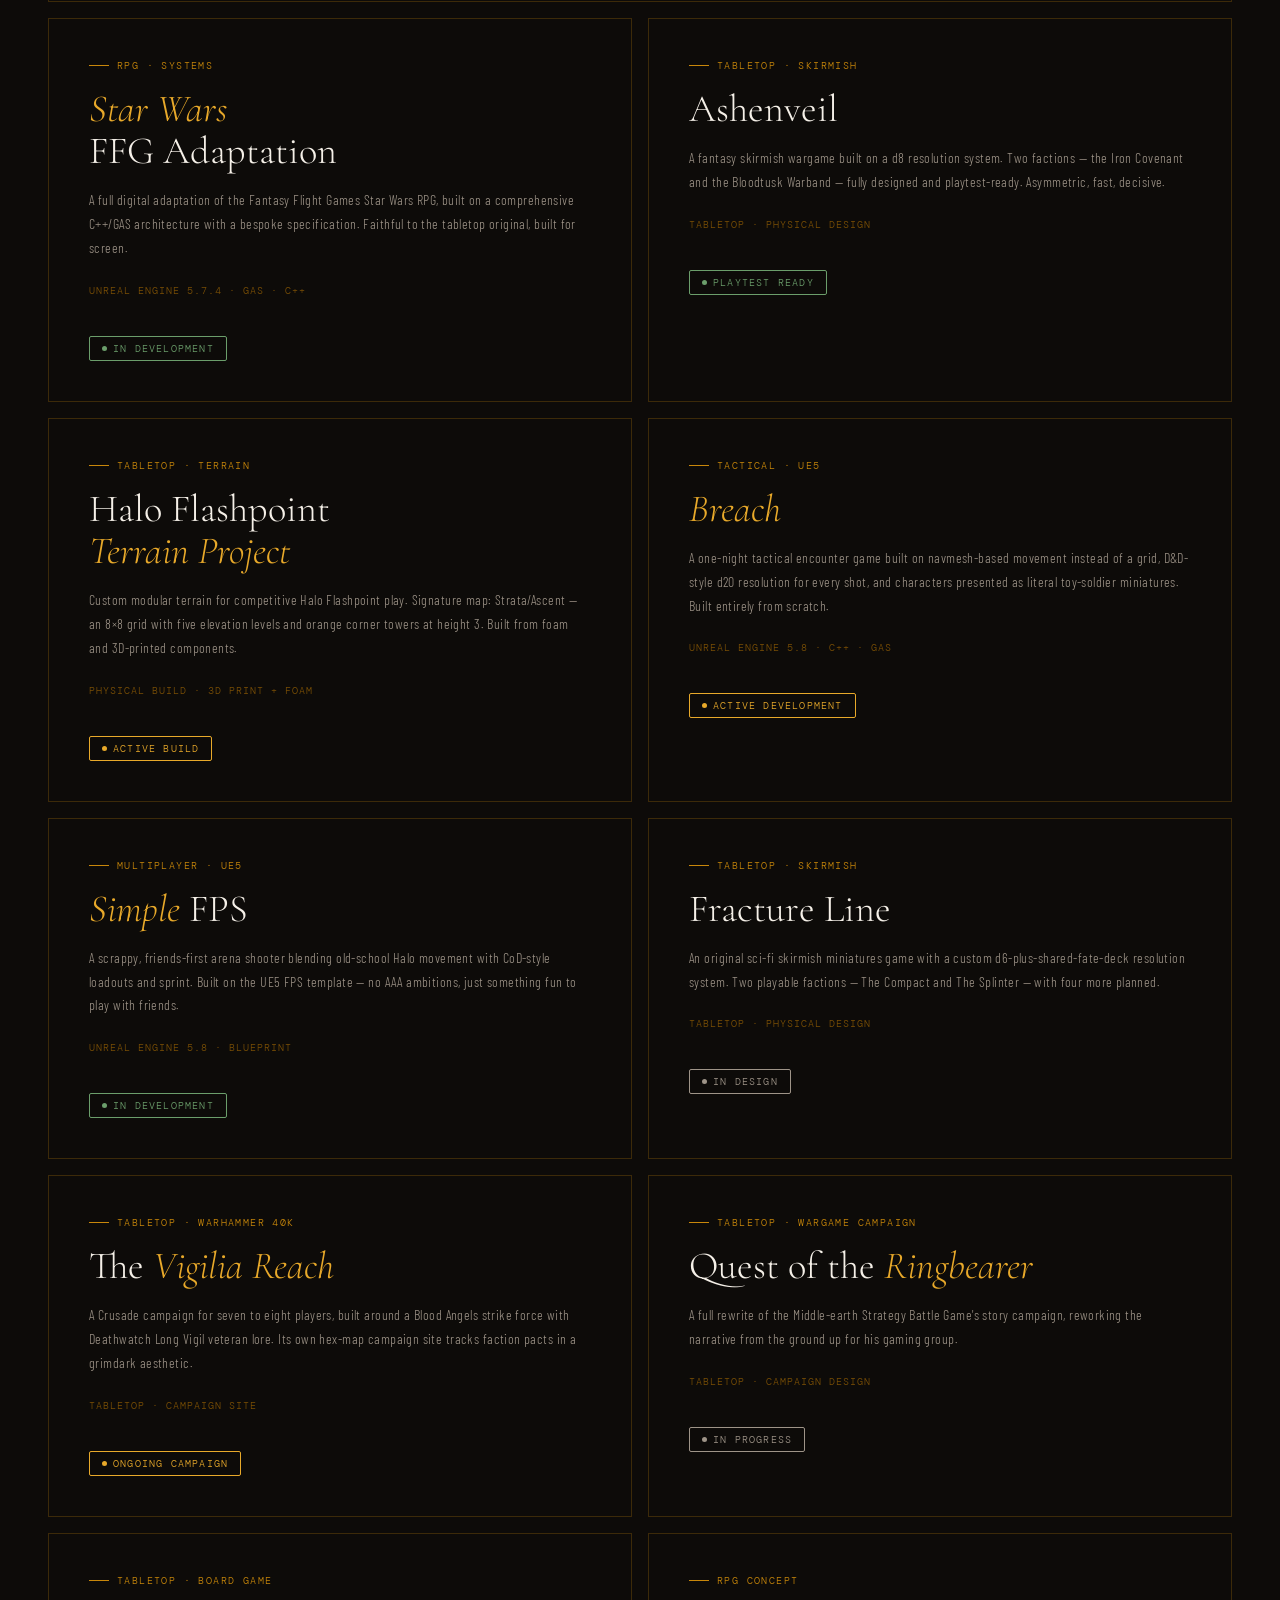
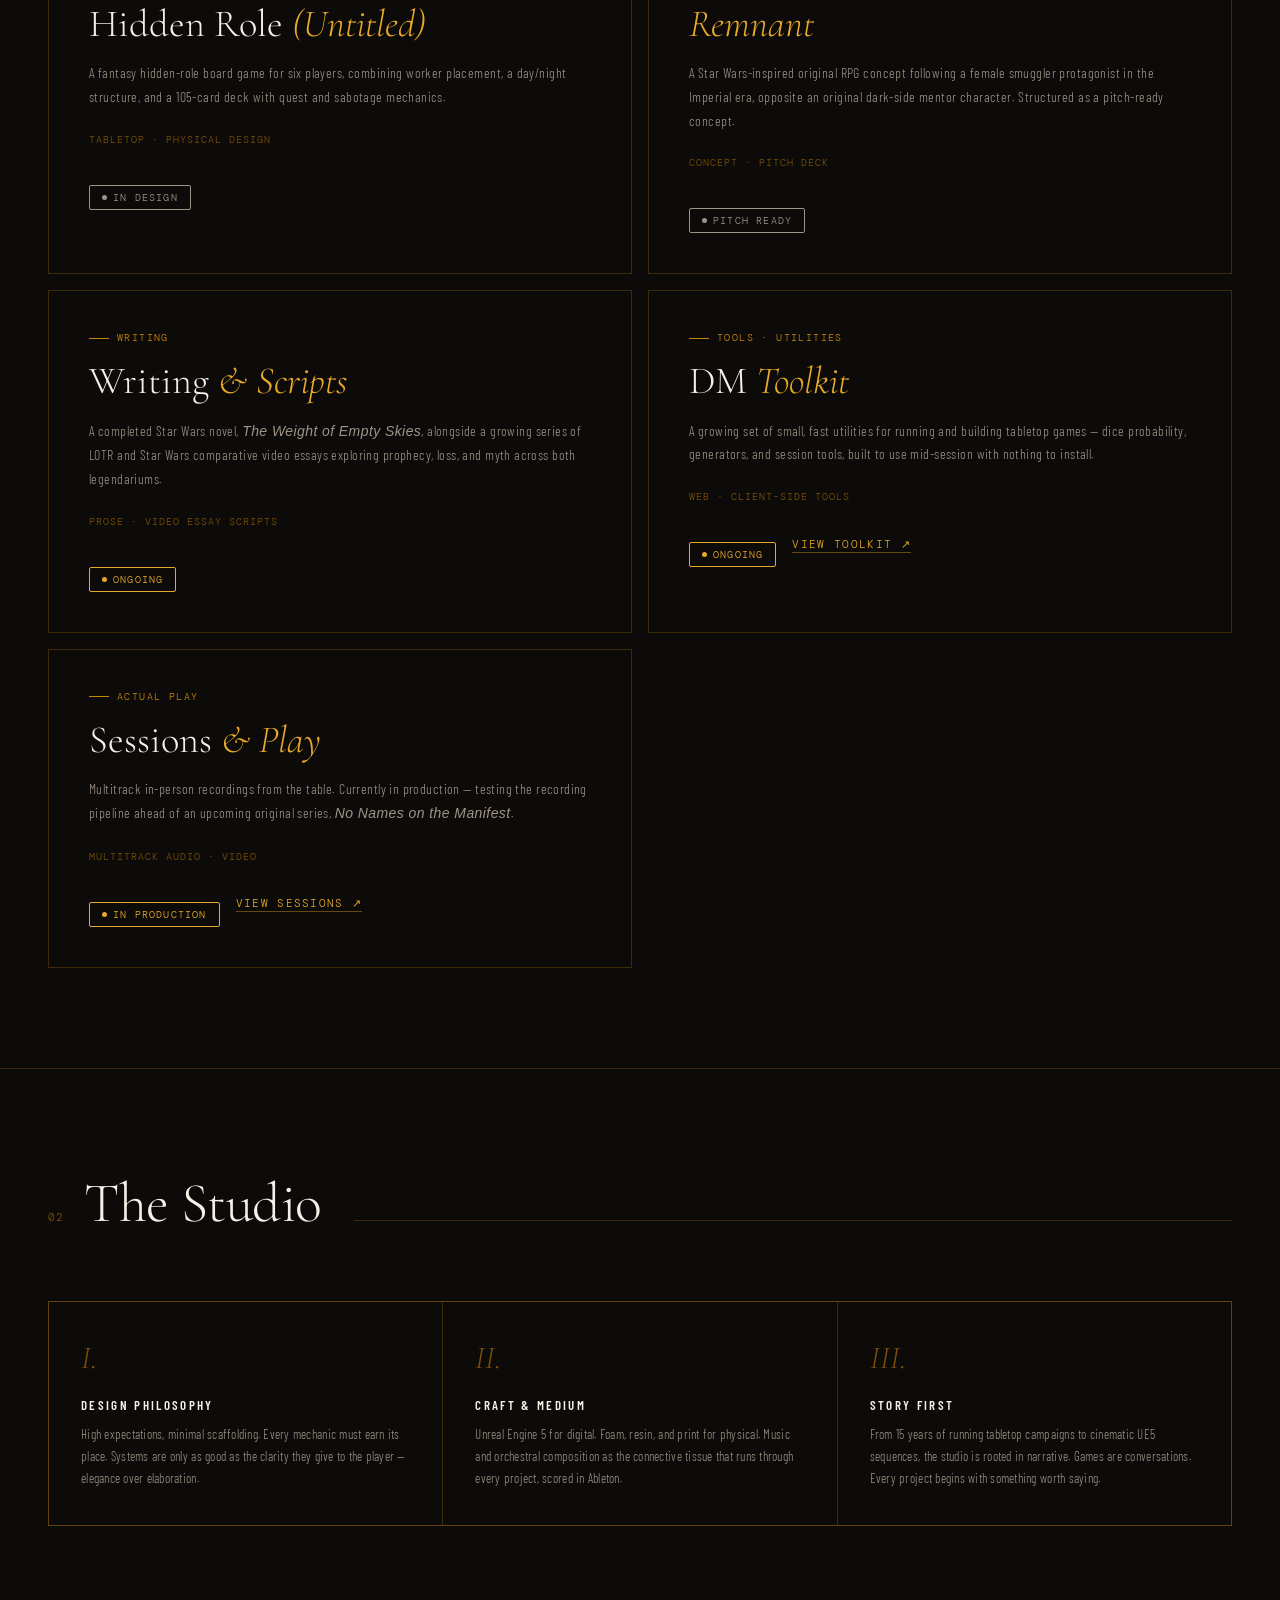
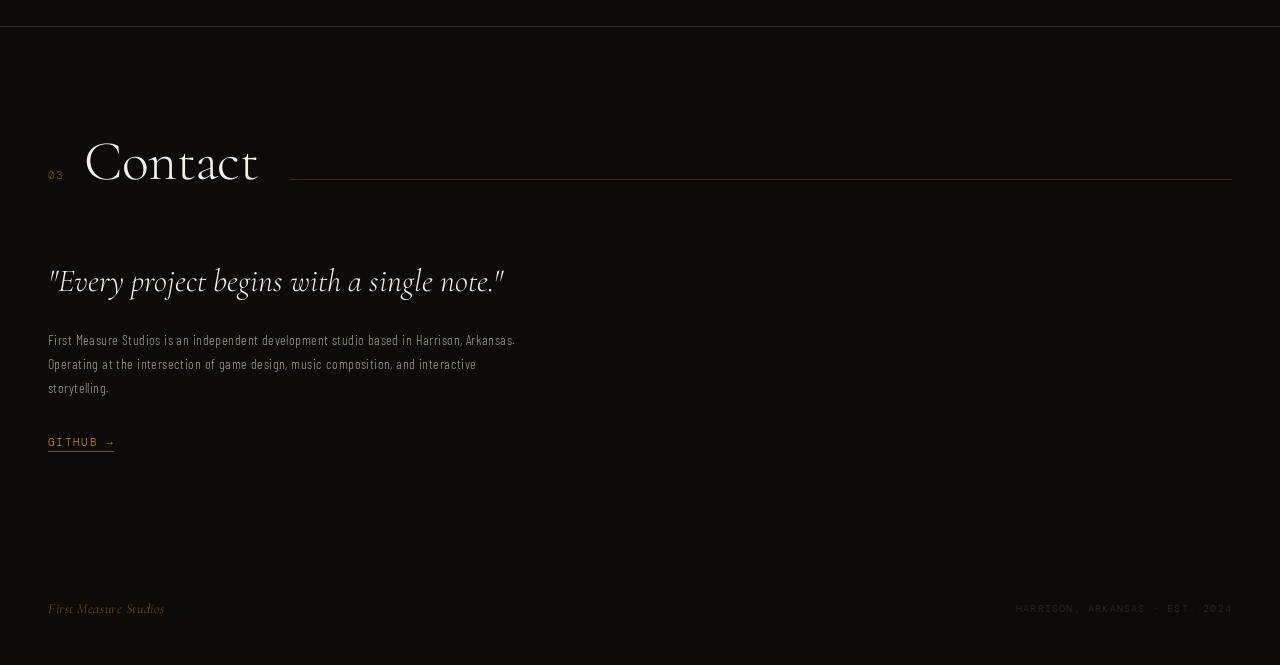
==== commit 4a7111ac: "Add Sessions page and wire it into nav; fix recurring grid-gap bug on main Projects grid - New show." ====
--- a/index.html
+++ b/index.html
@@ -4,6 +4,24 @@
   <meta charset="UTF-8">
   <meta name="viewport" content="width=device-width, initial-scale=1.0">
   <meta name="description" content="First Measure Studios — Independent game development studio based in Harrison, Arkansas. Crafting experiences at the intersection of story, systems, and sound.">
+
+  <link rel="icon" href="favicon.ico" sizes="any">
+  <link rel="icon" type="image/png" sizes="16x16" href="assets/favicon-16x16.png">
+  <link rel="icon" type="image/png" sizes="32x32" href="assets/favicon-32x32.png">
+  <link rel="apple-touch-icon" href="assets/apple-touch-icon.png">
+  <link rel="icon" type="image/png" sizes="192x192" href="assets/android-chrome-192x192.png">
+  <link rel="manifest" href="site.webmanifest">
+  <meta name="theme-color" content="#0d0b09">
+
+  <meta property="og:type" content="website">
+  <meta property="og:title" content="First Measure Studios">
+  <meta property="og:description" content="Independent game development studio based in Harrison, Arkansas. Crafting experiences at the intersection of story, systems, and sound.">
+  <meta property="og:image" content="https://firstmeasurestudio.store/assets/og-image.png">
+  <meta property="og:url" content="https://firstmeasurestudio.store/">
+  <meta name="twitter:card" content="summary_large_image">
+  <meta name="twitter:title" content="First Measure Studios">
+  <meta name="twitter:description" content="Independent game development studio based in Harrison, Arkansas.">
+  <meta name="twitter:image" content="https://firstmeasurestudio.store/assets/og-image.png">
   <title>First Measure Studios</title>
   <link rel="preconnect" href="https://fonts.googleapis.com">
   <link rel="preconnect" href="https://fonts.gstatic.com" crossorigin>
@@ -239,20 +257,20 @@
     .projects-grid {
       display: grid;
       grid-template-columns: 1fr 1fr;
-      gap: 1px;
-      background: var(--rule);
-      border: 0.5px solid var(--rule);
+      gap: 16px;
+      background: transparent;
     }
 
     .project-card {
       background: var(--ink);
+      border: 0.5px solid var(--rule);
       padding: 40px;
       position: relative;
       overflow: hidden;
-      transition: background 0.3s;
-    }
-
-    .project-card:hover { background: var(--ash); }
+      transition: background 0.3s, border-color 0.3s;
+    }
+
+    .project-card:hover { background: var(--ash); border-color: var(--amber-dim); }
 
     .project-card.featured {
       grid-column: span 2;
@@ -554,8 +572,9 @@
 
     /* ===================== RESPONSIVE ===================== */
     @media (max-width: 768px) {
-      nav { padding: 16px 24px; }
-      .nav-links { gap: 16px; }
+      nav { padding: 16px 24px; flex-wrap: wrap; row-gap: 10px; }
+      .nav-wordmark { white-space: nowrap; }
+      .nav-links { gap: 16px; flex-wrap: wrap; }
       .nav-links a.nav-cta { display: none; }
 
       .hero { padding: 0 24px 64px; }
@@ -589,6 +608,7 @@
       <li><a href="#projects">Projects</a></li>
       <li><a href="#studio">Studio</a></li>
       <li><a href="tools/index.html">Tools</a></li>
+      <li><a href="show.html">Sessions</a></li>
       <li><a href="#contact">Contact</a></li>
       <li><a href="https://nicholasbrownworship.github.io/JediTPS/" target="_blank" rel="noopener" class="nav-cta">Jedi TPS &nearr;</a></li>
     </ul>
@@ -608,7 +628,7 @@
       </div>
       <div class="stat-divider"></div>
       <div class="hero-stat">
-        <span class="stat-num">13</span>
+        <span class="stat-num">14</span>
         <span class="stat-label">Projects &amp; Works</span>
       </div>
       <div class="stat-divider"></div>
@@ -817,6 +837,22 @@
         </div>
       </div>
 
+      <!-- Sessions / Actual Play -->
+      <div class="project-card fade-up">
+        <p class="project-tag">Actual Play</p>
+        <h3 class="project-name">Sessions <em>&amp; Play</em></h3>
+        <p class="project-desc">Multitrack in-person recordings from the table. Currently in production &mdash; testing the recording pipeline ahead of an upcoming original series, <em>No Names on the Manifest</em>.</p>
+        <span class="project-engine-badge">Multitrack Audio &middot; Video</span>
+        <br>
+        <div style="display:flex;align-items:center;gap:16px;flex-wrap:wrap;">
+          <span class="project-status status-active">
+            <span class="status-dot"></span>
+            In Production
+          </span>
+          <a href="show.html" class="project-site-link">View Sessions &nearr;</a>
+        </div>
+      </div>
+
     </div>
   </section>
 
